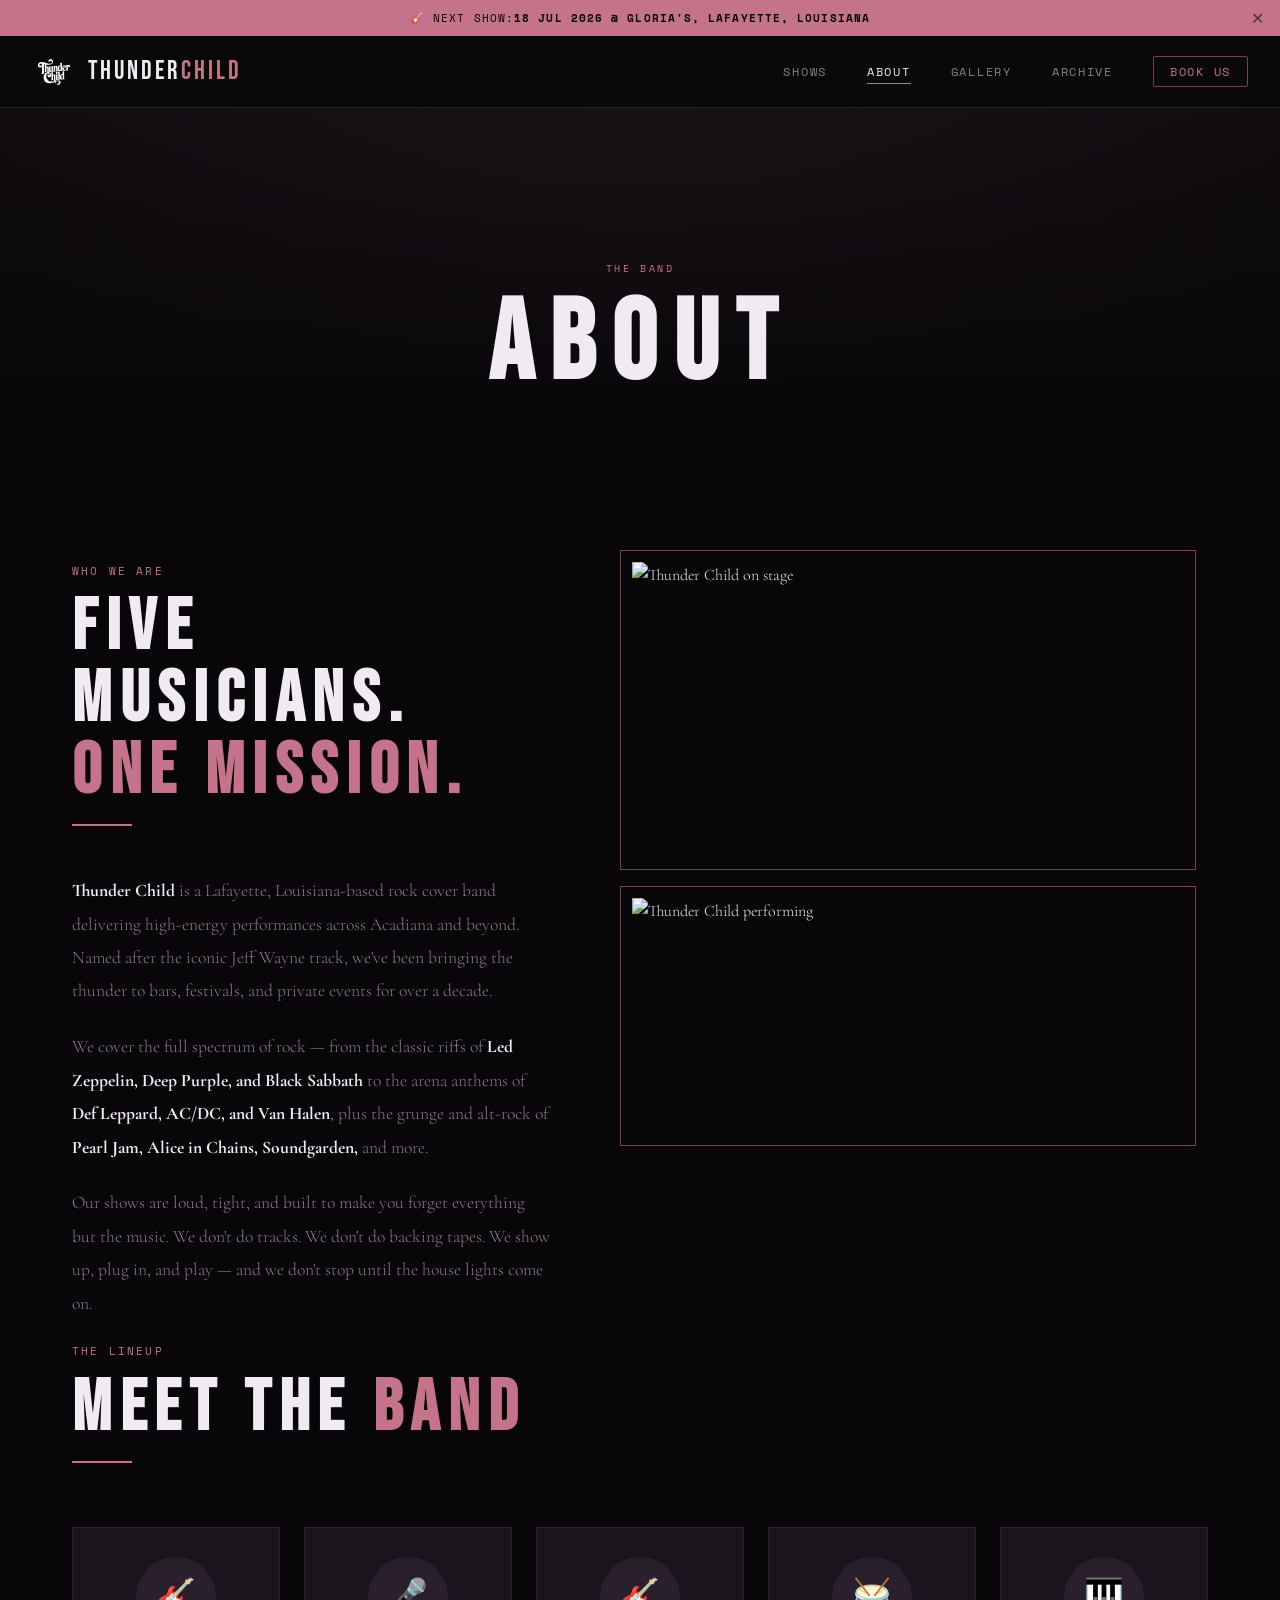
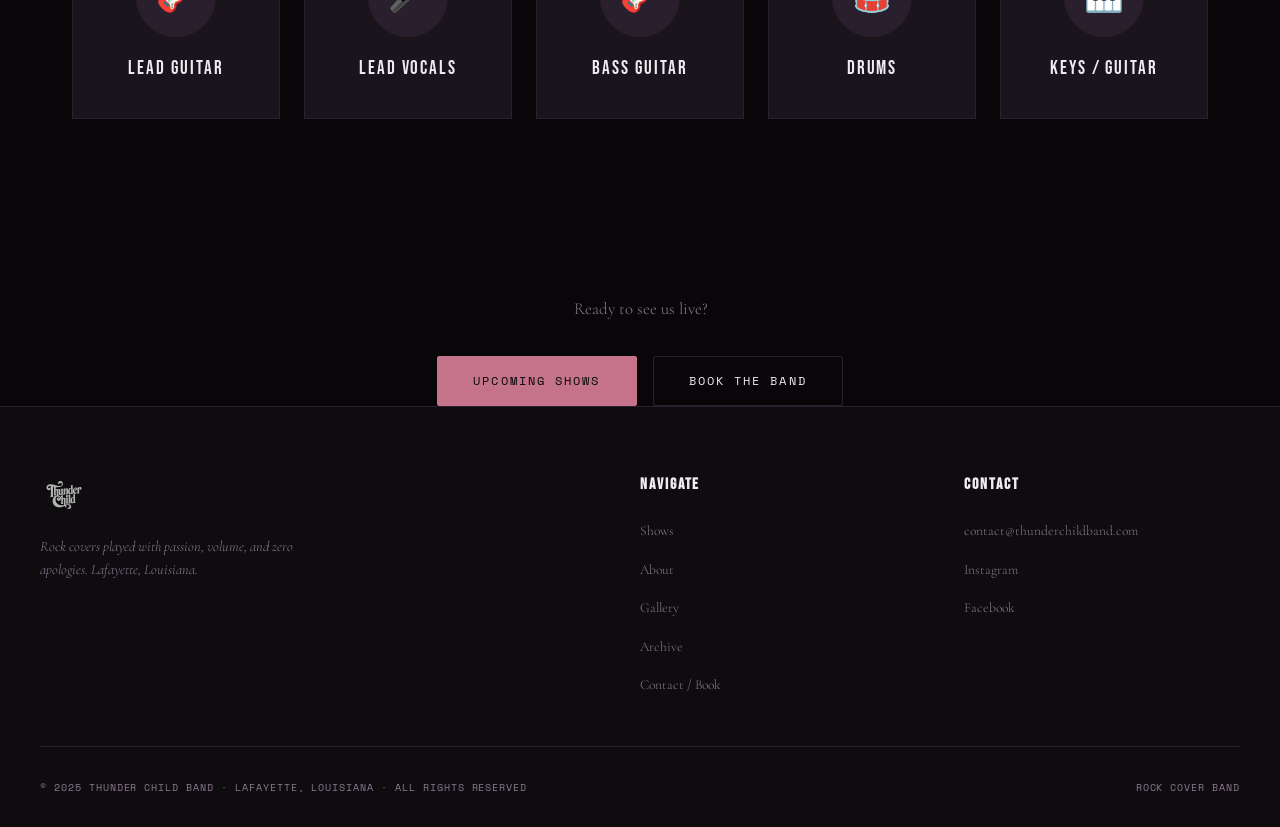
==== about.html @ 901a2d6f "Refactor member photo elements for better clarity Updated member photos to use span elements with em" ====
<!DOCTYPE html>
<html lang="en">
<head>
  <meta charset="UTF-8">
  <meta name="viewport" content="width=device-width, initial-scale=1.0">
  <title>Thunder Child — About the Band</title>
  <meta name="description" content="Meet Thunder Child, a rock cover band from Lafayette, Louisiana.">
  <link rel="stylesheet" href="style.css">
  <style>
    .influences-list {
      display: flex; flex-wrap: wrap; gap: 0.5rem; margin-top: 1.5rem;
    }
    .influence-tag {
      font-family: var(--font-mono); font-size: 0.65rem;
      letter-spacing: 0.12em; text-transform: uppercase;
      padding: 0.4rem 0.9rem;
      border: 1px solid var(--border); color: var(--dim);
      transition: all var(--transition);
    }
    .influence-tag:hover { border-color: var(--gold); color: var(--gold); }

    .about-pull-quote {
      padding: 4rem 0;
      border-top: 1px solid var(--border);
      border-bottom: 1px solid var(--border);
      margin: 4rem 0;
    }
    .about-pull-quote blockquote {
      font-family: var(--font-display);
      font-size: clamp(2rem, 5vw, 3rem);
      letter-spacing: 0.06em;
      line-height: 1.2;
      color: var(--white);
    }
    .about-pull-quote blockquote em { color: var(--gold); font-style: normal; }
    .about-pull-quote cite {
      display: block; margin-top: 1rem;
      font-family: var(--font-mono); font-size: 0.65rem;
      letter-spacing: 0.18em; text-transform: uppercase; color: var(--dim);
    }
  </style>
</head>
<body>

  <!-- Announcement Bar -->
  <div class="announcement-bar" id="announcement-bar" style="display:none;">
    🎸 Next show: <strong>June 14 @ Legends Pub, Lafayette</strong> &nbsp;·&nbsp;
    <a href="shows.html">See all shows →</a>
    <button class="dismiss" aria-label="Close">✕</button>
  </div>

  <!-- Navigation -->
  <nav class="site-nav" role="navigation">
    <a href="index.html" class="nav-logo" aria-label="Thunder Child Home">
      <img src="assets/tc-new.svg" alt="Thunder Child logo">
      <span class="nav-logo-text">THUNDER<span>CHILD</span></span>
    </a>
    <ul class="nav-links" role="list">
      <li><a href="shows.html">Shows</a></li>
      <li><a href="about.html">About</a></li>
      <li><a href="gallery.html">Gallery</a></li>
      <li><a href="archive.html">Archive</a></li>
      <li><a href="contact.html" class="cta-link">Book Us</a></li>
    </ul>
    <button class="nav-toggle" id="nav-toggle" aria-label="Toggle menu">
      <span></span><span></span><span></span>
    </button>
  </nav>
  <nav class="nav-mobile" id="nav-mobile">
    <a href="shows.html">Shows</a>
    <a href="about.html">About</a>
    <a href="gallery.html">Gallery</a>
    <a href="archive.html">Archive</a>
    <a href="contact.html">Book Us</a>
  </nav>

  <!-- Page Header -->
  <header class="page-header">
    <div class="page-header-inner">
      <p class="page-header-subtitle">The Band</p>
      <h1 class="page-header-title">ABOUT</h1>
    </div>
  </header>

  <!-- Main About Content -->
  <main>
    <div class="section">
      <div class="about-hero">
        <div>
          <p class="section-subtitle reveal">Who We Are</p>
          <h2 class="section-title reveal">Five musicians.<br><span>One mission.</span></h2>
          <span class="section-line reveal"></span>
          <div class="about-bio">
            <p class="reveal">
              <strong>Thunder Child</strong> is a Lafayette, Louisiana-based rock cover band delivering high-energy performances across Acadiana and beyond. Named after the iconic Jeff Wayne track, we've been bringing the thunder to bars, festivals, and private events for over a decade.
            </p>
            <p class="reveal">
              We cover the full spectrum of rock — from the classic riffs of <strong>Led Zeppelin, Deep Purple, and Black Sabbath</strong> to the arena anthems of <strong>Def Leppard, AC/DC, and Van Halen</strong>, plus the grunge and alt-rock of <strong>Pearl Jam, Alice in Chains, Soundgarden,</strong> and more.
            </p>
            <p class="reveal">
              Our shows are loud, tight, and built to make you forget everything but the music. We don't do tracks. We don't do backing tapes. We show up, plug in, and play — and we don't stop until the house lights come on.
            </p>
          </div>

        </div>

        <div style="display:flex; flex-direction:column; gap:1rem;">
          <div class="home-about-img reveal" style="flex:1;">
            <img src="https://www.thunderchildband.com/images/DSC6484.JPEG"
              alt="Thunder Child on stage" loading="lazy"
              style="width:100%;height:320px;object-fit:cover;">
          </div>
          <div class="home-about-img reveal" style="flex:1;">
            <img src="https://www.thunderchildband.com/images/DSC3171.JPG"
              alt="Thunder Child performing" loading="lazy"
              style="width:100%;height:260px;object-fit:cover;">
          </div>
        </div>
      </div>

      <!-- Band Members -->
      <div class="reveal">
        <p class="section-subtitle">The Lineup</p>
        <h2 class="section-title">Meet the <span>Band</span></h2>
        <span class="section-line"></span>
      </div>

      <div class="band-members">
        <div class="member-card reveal">
          <div class="member-photo">
            <!-- Replace with: <img src="assets/photos/member-guitar.jpg" alt="Lead Guitar"> -->
            <span>🎸</span>
          </div>
          <div class="member-name">Lead Guitar</div>
        </div>
        <div class="member-card reveal">
          <div class="member-photo">
            <!-- Replace with: <img src="assets/photos/member-vocals.jpg" alt="Lead Vocals"> -->
            <span>🎤</span>
          </div>
          <div class="member-name">Lead Vocals</div>
        </div>
        <div class="member-card reveal">
          <div class="member-photo">
            <!-- Replace with: <img src="assets/photos/member-bass.jpg" alt="Bass Guitar"> -->
            <span>🎸</span>
          </div>
          <div class="member-name">Bass Guitar</div>
        </div>
        <div class="member-card reveal">
          <div class="member-photo">
            <!-- Replace with: <img src="assets/photos/member-drums.jpg" alt="Drums"> -->
            <span>🥁</span>
          </div>
          <div class="member-name">Drums</div>
        </div>
        <div class="member-card reveal">
          <div class="member-photo">
            <!-- Replace with: <img src="assets/photos/member-keys.jpg" alt="Keys / Guitar"> -->
            <span>🎹</span>
          </div>
          <div class="member-name">Keys / Guitar</div>
        </div>
      </div>
      </div>

      <!-- CTA -->
      <div class="reveal" style="margin-top:5rem;text-align:center;">
        <p style="color:var(--dim);font-size:1.05rem;margin-bottom:2rem;">Ready to see us live?</p>
        <div style="display:flex;gap:1rem;justify-content:center;flex-wrap:wrap;">
          <a href="shows.html" class="btn btn-gold">Upcoming Shows</a>
          <a href="contact.html" class="btn btn-outline">Book the Band</a>
        </div>
      </div>

    </div>
  </main>

  <!-- Footer -->
  <footer class="site-footer">
    <div class="footer-inner">
      <div>
        <img src="assets/tc-new.svg" alt="Thunder Child" class="footer-brand-logo">
        <p class="footer-tagline">Rock covers played with passion, volume, and zero apologies. Lafayette, Louisiana.</p>
      </div>
      <div>
        <h4 class="footer-col-title">Navigate</h4>
        <ul class="footer-links">
          <li><a href="shows.html">Shows</a></li>
          <li><a href="about.html">About</a></li>
          <li><a href="gallery.html">Gallery</a></li>
          <li><a href="archive.html">Archive</a></li>
          <li><a href="contact.html">Contact / Book</a></li>
        </ul>
      </div>
      <div>
        <h4 class="footer-col-title">Contact</h4>
        <ul class="footer-links">
          <li><a href="mailto:contact@thunderchildband.com">contact@thunderchildband.com</a></li>
          <li><a href="https://instagram.com/thunderchildband" target="_blank" rel="noopener">Instagram</a></li>
          <li><a href="https://facebook.com/thunderchildbandLA" target="_blank" rel="noopener">Facebook</a></li>
        </ul>
      </div>
    </div>
    <div class="footer-bottom">
      <span>© 2025 Thunder Child Band · Lafayette, Louisiana · All Rights Reserved</span>
      <span>Rock Cover Band</span>
    </div>
  </footer>

  <script src="shows-data.js"></script>
  <script src="nav.js"></script>
</body>
</html>
---- style.css ----
/* ============================================================
   THUNDER CHILD — style.css
   Dark rock aesthetic: near-black, dusty rose/mauve accents
   Fonts: Bebas Neue (display) + Cormorant Garamond (body)
   ============================================================ */

@import url('https://fonts.googleapis.com/css2?family=Bebas+Neue&family=Cormorant+Garamond:ital,wght@0,300;0,400;0,600;1,300;1,400&family=Space+Mono:wght@400;700&display=swap');

/* ---------- CSS Variables ---------- */
:root {
  --black:   #080609;
  --deep:    #0f0c10;
  --charcoal:#1a151c;
  --gold:    #c4738a;
  --gold-lt: #d9909f;
  --gold-dk: #7a3f52;
  --white:   #f0eaf2;
  --dim:     #8a7a8e;
  --border:  #2a1f2d;

  --font-display: 'Bebas Neue', 'Impact', sans-serif;
  --font-body:    'Cormorant Garamond', Georgia, serif;
  --font-mono:    'Space Mono', monospace;

  --nav-h: 72px;
  --max-w: 1200px;
  --transition: 0.3s cubic-bezier(0.25, 0.46, 0.45, 0.94);
}

/* ---------- Reset ---------- */
*, *::before, *::after { box-sizing: border-box; margin: 0; padding: 0; }
html { scroll-behavior: smooth; font-size: 16px; }
body {
  background: var(--black);
  color: var(--white);
  font-family: var(--font-body);
  font-weight: 300;
  line-height: 1.7;
  overflow-x: hidden;
}
img { display: block; max-width: 100%; }
a { color: inherit; text-decoration: none; }
ul { list-style: none; }

/* ---------- Scrollbar ---------- */
::-webkit-scrollbar { width: 6px; }
::-webkit-scrollbar-track { background: var(--deep); }
::-webkit-scrollbar-thumb { background: var(--gold-dk); border-radius: 3px; }

/* ============================================================
   NAV
   ============================================================ */
.site-nav {
  position: fixed; top: 0; left: 0; right: 0; z-index: 1000;
  height: var(--nav-h);
  display: flex; align-items: center; justify-content: space-between;
  padding: 0 2rem;
  background: rgba(10,10,10,0.92);
  backdrop-filter: blur(12px);
  border-bottom: 1px solid var(--border);
  transition: background var(--transition);
}
.site-nav.scrolled {
  background: rgba(10,10,10,0.98);
  border-bottom-color: var(--gold-dk);
}
.nav-logo { display: flex; align-items: center; gap: 0.75rem; }
.nav-logo img { height: 44px; width: 44px; filter: invert(1); }
.nav-logo-text {
  font-family: var(--font-display);
  font-size: 1.6rem;
  letter-spacing: 0.12em;
  color: var(--white);
  line-height: 1;
}
.nav-logo-text span { color: var(--gold); }
.nav-links { display: flex; gap: 2.5rem; align-items: center; }
.nav-links a {
  font-family: var(--font-mono);
  font-size: 0.72rem;
  letter-spacing: 0.15em;
  text-transform: uppercase;
  color: var(--dim);
  transition: color var(--transition);
  position: relative;
}
.nav-links a::after {
  content: '';
  position: absolute; bottom: -4px; left: 0; right: 0;
  height: 1px; background: var(--gold);
  transform: scaleX(0); transform-origin: left;
  transition: transform var(--transition);
}
.nav-links a:hover, .nav-links a.active { color: var(--white); }
.nav-links a:hover::after, .nav-links a.active::after { transform: scaleX(1); }
.nav-links a.cta-link {
  color: var(--gold);
  border: 1px solid var(--gold-dk);
  padding: 0.4rem 1rem;
  border-radius: 2px;
}
.nav-links a.cta-link:hover {
  background: var(--gold);
  color: var(--black);
}
.nav-links a.cta-link::after { display: none; }

/* Hamburger */
.nav-toggle {
  display: none;
  flex-direction: column; gap: 5px;
  cursor: pointer; background: none; border: none; padding: 4px;
}
.nav-toggle span {
  display: block; width: 26px; height: 2px;
  background: var(--white);
  transition: var(--transition);
}
.nav-toggle.open span:nth-child(1) { transform: rotate(45deg) translate(5px, 5px); }
.nav-toggle.open span:nth-child(2) { opacity: 0; }
.nav-toggle.open span:nth-child(3) { transform: rotate(-45deg) translate(5px, -5px); }

/* Mobile menu */
.nav-mobile {
  display: none; position: fixed;
  top: var(--nav-h); left: 0; right: 0;
  background: rgba(10,10,10,0.98);
  padding: 2rem;
  border-bottom: 1px solid var(--border);
  flex-direction: column; gap: 1.5rem;
  z-index: 999;
}
.nav-mobile.open { display: flex; }
.nav-mobile a {
  font-family: var(--font-display);
  font-size: 2rem;
  letter-spacing: 0.1em;
  color: var(--dim);
  transition: color var(--transition);
}
.nav-mobile a:hover, .nav-mobile a.active { color: var(--gold); }

/* ============================================================
   ANNOUNCEMENT BANNER
   ============================================================ */
:root { --banner-h: 36px; }

.announcement-bar {
  display: none;
  position: fixed; top: 0; left: 0; right: 0; z-index: 1001;
  height: var(--banner-h);
  background: var(--gold);
  color: var(--black);
  font-family: var(--font-mono);
  font-size: 0.68rem;
  letter-spacing: 0.1em;
  text-transform: uppercase;
  overflow: hidden;
}

/* Desktop: centered static text */
.banner-inner {
  display: flex;
  align-items: center;
  justify-content: center;
  height: 100%;
  padding: 0 3rem;
  white-space: nowrap;
}
.announcement-bar a {
  font-weight: 700;
  text-decoration: underline;
  text-decoration-color: rgba(0,0,0,0.4);
}
.announcement-bar .dismiss {
  position: absolute; right: 1rem; top: 50%; transform: translateY(-50%);
  background: none; border: none; cursor: pointer;
  font-size: 1rem; color: var(--black); opacity: 0.6;
  transition: opacity var(--transition);
}
.announcement-bar .dismiss:hover { opacity: 1; }

/* Mobile: ticker scroll */
@media (max-width: 768px) {
  .banner-inner {
    justify-content: flex-start;
    padding: 0 2.5rem 0 0;
    animation: ticker 18s linear infinite;
  }
  .banner-inner:hover { animation-play-state: paused; }
}
@keyframes ticker {
  0%   { transform: translateX(100vw); }
  100% { transform: translateX(-100%); }
}

body.has-banner .site-nav { top: var(--banner-h); }
body.has-banner { padding-top: calc(var(--nav-h) + var(--banner-h)); }
body.has-banner.home-page { padding-top: 0; }

/* ============================================================
   HERO — HOME
   ============================================================ */
.hero {
  position: relative; min-height: 100vh;
  display: flex; flex-direction: column;
  align-items: center; justify-content: center;
  overflow: hidden;
  padding: 0 2rem;
}
.hero-bg {
  position: absolute; inset: 0;
  background:
    radial-gradient(ellipse 80% 60% at 50% 40%, rgba(196,115,138,0.08) 0%, transparent 70%),
    linear-gradient(to bottom, var(--black) 0%, #0b080d 100%);
}
/* Grain overlay */
.hero-bg::after {
  content: '';
  position: absolute; inset: 0;
  background-image: url("data:image/svg+xml,%3Csvg viewBox='0 0 256 256' xmlns='http://www.w3.org/2000/svg'%3E%3Cfilter id='noise'%3E%3CfeTurbulence type='fractalNoise' baseFrequency='0.9' numOctaves='4' stitchTiles='stitch'/%3E%3C/filter%3E%3Crect width='100%25' height='100%25' filter='url(%23noise)' opacity='0.04'/%3E%3C/svg%3E");
  opacity: 0.5; pointer-events: none;
}
.hero-logo-wrap {
  position: relative; z-index: 2;
  display: flex; flex-direction: column; align-items: center;
  animation: heroFadeUp 1.2s ease both;
}
.hero-logo {
  width: min(340px, 72vw);
  filter: invert(1) brightness(1.1);
  margin-bottom: 2rem;
}
.hero-title {
  font-family: var(--font-display);
  font-size: clamp(4rem, 14vw, 10rem);
  letter-spacing: 0.18em;
  line-height: 0.9;
  text-align: center;
  color: var(--white);
  text-shadow: 0 0 80px rgba(196,115,138,0.2);
}
.hero-title em { color: var(--gold); font-style: normal; }
.hero-sub {
  font-family: var(--font-mono);
  font-size: 0.72rem;
  letter-spacing: 0.25em;
  text-transform: uppercase;
  color: var(--gold);
  margin-top: 1.5rem;
  animation: heroFadeUp 1.2s 0.2s ease both;
}
.hero-cta-row {
  display: flex; gap: 1rem; margin-top: 3rem;
  animation: heroFadeUp 1.2s 0.4s ease both;
  flex-wrap: wrap; justify-content: center;
}
@keyframes heroFadeUp {
  from { opacity: 0; transform: translateY(30px); }
  to   { opacity: 1; transform: translateY(0); }
}

/* Ken Burns hero slideshow */
.hero-slideshow {
  position: absolute;
  inset: 0;
  z-index: 1;
  overflow: hidden;
}
.hero-overlay {
  position: absolute;
  inset: 0;
  background: rgba(8, 6, 9, 0.6);
  z-index: 2;
  pointer-events: none;
}
.hero-logo-wrap,
.hero-cta-row,
.hero svg {
  position: relative;
  z-index: 10;
}
.kb-slide {
  position: absolute;
  inset: 0;
  background-size: cover;
  background-position: center;
  opacity: 0;
  z-index: 1;
  transform: scale(1);
  transition: opacity 2s ease-in-out, transform 8s linear;
}
.kb-slide.active {
  opacity: 1;
  z-index: 2;
  transform: scale(1.1);
}
/* ============================================================
   PARALLAX SECTIONS (home page sections with BG images)
   ============================================================ */
.parallax-section {
  position: relative;
  min-height: 60vh;
  display: flex; align-items: center; justify-content: center;
  overflow: hidden;
}
.parallax-bg {
  position: absolute; inset: -20%;
  background-size: cover;
  background-position: center;
  background-attachment: fixed;
  transition: transform 0.1s linear;
}
.parallax-bg::after {
  content: '';
  position: absolute; inset: 0;
  background: rgba(10,10,10,0.72);
}
.parallax-content {
  position: relative; z-index: 2;
  text-align: center; padding: 5rem 2rem;
  max-width: 700px;
}

/* ============================================================
   BUTTONS
   ============================================================ */
.btn {
  display: inline-block;
  font-family: var(--font-mono);
  font-size: 0.72rem;
  letter-spacing: 0.18em;
  text-transform: uppercase;
  padding: 0.9rem 2.2rem;
  border: 1px solid;
  cursor: pointer;
  transition: all var(--transition);
  border-radius: 2px;
}
.btn-gold {
  background: var(--gold);
  color: var(--black);
  border-color: var(--gold);
}
.btn-gold:hover {
  background: var(--gold-lt);
  border-color: var(--gold-lt);
  transform: translateY(-2px);
  box-shadow: 0 8px 24px rgba(200,146,42,0.3);
}
.btn-outline {
  background: transparent;
  color: var(--white);
  border-color: var(--border);
}
.btn-outline:hover {
  border-color: var(--gold);
  color: var(--gold);
  transform: translateY(-2px);
}

/* ============================================================
   SECTIONS / LAYOUT
   ============================================================ */
.section {
  padding: 6rem 2rem;
  max-width: var(--max-w);
  margin: 0 auto;
}
.section-full {
  padding: 6rem 2rem;
}
.section-title {
  font-family: var(--font-display);
  font-size: clamp(2.5rem, 6vw, 4.5rem);
  letter-spacing: 0.12em;
  line-height: 1;
  margin-bottom: 1rem;
  color: var(--white);
}
.section-title span { color: var(--gold); }
.section-line {
  display: block; width: 60px; height: 2px;
  background: var(--gold); margin-bottom: 3rem;
}
.section-subtitle {
  font-family: var(--font-mono);
  font-size: 0.68rem;
  letter-spacing: 0.2em;
  text-transform: uppercase;
  color: var(--gold);
  margin-bottom: 0.75rem;
}

/* ============================================================
   HOME — NEXT SHOW TEASER
   ============================================================ */
.next-show-teaser {
  background: var(--charcoal);
  border: 1px solid var(--border);
  border-left: 3px solid var(--gold);
  padding: 2.5rem 3rem;
  display: flex; align-items: center; gap: 3rem;
  flex-wrap: wrap;
}
.next-show-date {
  font-family: var(--font-display);
  font-size: 3.5rem;
  color: var(--gold);
  line-height: 1;
  white-space: nowrap;
}
.next-show-info h3 {
  font-family: var(--font-display);
  font-size: 1.8rem;
  letter-spacing: 0.1em;
  margin-bottom: 0.25rem;
}
.next-show-info p {
  font-size: 0.9rem;
  color: var(--dim);
  font-style: italic;
}

/* ============================================================
   HOME — ABOUT STRIP
   ============================================================ */
.home-about {
  display: grid; grid-template-columns: 1fr 1fr;
  gap: 5rem; align-items: center;
}
.home-about-text p {
  font-size: 1.15rem;
  line-height: 1.8;
  color: var(--dim);
  margin-bottom: 1.5rem;
}
.home-about-text p strong { color: var(--white); font-weight: 600; }
.home-about-img {
  position: relative;
}
.home-about-img img {
  width: 100%; aspect-ratio: 4/5; object-fit: cover;
  filter: grayscale(30%);
}
.home-about-img::before {
  content: '';
  position: absolute; top: -12px; left: -12px; right: 12px; bottom: 12px;
  border: 1px solid var(--gold-dk); z-index: -1;
}

/* ============================================================
   HOME — SOCIAL ROW
   ============================================================ */
.social-row {
  display: flex; gap: 1.5rem; flex-wrap: wrap;
}
.social-link {
  display: flex; align-items: center; gap: 0.6rem;
  font-family: var(--font-mono); font-size: 0.68rem;
  letter-spacing: 0.1em; text-transform: uppercase;
  color: var(--dim); transition: color var(--transition);
}
.social-link:hover { color: var(--gold); }
.social-link svg { width: 18px; height: 18px; }

/* ============================================================
   SHOWS PAGE
   ============================================================ */
.shows-list { display: flex; flex-direction: column; gap: 1.5px; }
.show-card {
  display: grid;
  grid-template-columns: 160px 1fr auto;
  align-items: center;
  gap: 2rem;
  padding: 2rem 2.5rem;
  background: var(--charcoal);
  border: 1px solid var(--border);
  border-left: 3px solid transparent;
  transition: all var(--transition);
  position: relative; overflow: hidden;
}
.show-card::after {
  content: '';
  position: absolute; inset: 0;
  background: linear-gradient(90deg, rgba(196,115,138,0.04), transparent);
  opacity: 0; transition: opacity var(--transition);
}
.show-card:hover {
  border-left-color: var(--gold);
  transform: translateX(4px);
}
.show-card:hover::after { opacity: 1; }
.show-date-block {
  text-align: center;
  border-right: 1px solid var(--border);
  padding-right: 2rem;
}
.show-day {
  font-family: var(--font-display);
  font-size: 3.5rem; line-height: 1;
  color: var(--gold);
}
.show-month-year {
  font-family: var(--font-mono);
  font-size: 0.65rem; letter-spacing: 0.15em; text-transform: uppercase;
  color: var(--dim); margin-top: 0.25rem;
}
.show-venue { font-family: var(--font-display); font-size: 1.6rem; letter-spacing: 0.05em; }
.show-location { font-size: 0.9rem; color: var(--dim); font-style: italic; margin-top: 0.2rem; }
.show-tags { display: flex; flex-wrap: wrap; gap: 0.5rem; margin-top: 0.6rem; }
.show-tag {
  font-family: var(--font-mono); font-size: 0.6rem;
  letter-spacing: 0.12em; text-transform: uppercase;
  padding: 0.2rem 0.6rem;
  border: 1px solid var(--border); color: var(--dim); border-radius: 2px;
}
.show-flyer {
  width: 120px; height: 120px; flex-shrink: 0;
  object-fit: contain;
  background: var(--charcoal);
  border: 1px solid var(--border);
  padding: 6px;
  transition: transform var(--transition);
}
.show-card:hover .show-flyer { transform: scale(1.04); }
.show-flyer-placeholder {
  width: 120px; height: 120px; flex-shrink: 0;
  border: 1px dashed var(--border);
  display: flex; align-items: center; justify-content: center;
  font-family: var(--font-mono); font-size: 0.55rem;
  color: var(--dim); letter-spacing: 0.1em; text-align: center;
}
.past-shows-divider {
  display: flex; align-items: center; gap: 1.5rem;
  margin: 3rem 0 2rem;
}
.past-shows-divider span {
  font-family: var(--font-mono); font-size: 0.65rem;
  letter-spacing: 0.2em; text-transform: uppercase; color: var(--dim);
  white-space: nowrap;
}
.past-shows-divider::before, .past-shows-divider::after {
  content: ''; flex: 1; height: 1px; background: var(--border);
}
.show-card.past { opacity: 0.55; }
.show-card.past:hover { opacity: 0.8; }

/* ============================================================
   ARCHIVE PAGE
   ============================================================ */
.archive-grid {
  display: grid;
  grid-template-columns: repeat(auto-fill, minmax(340px, 1fr));
  gap: 3rem;
}
.archive-item {}
.archive-video-wrap {
  position: relative; padding-bottom: 56.25%;
  overflow: hidden; background: var(--charcoal);
  border: 1px solid var(--border);
}
.archive-video-wrap iframe {
  position: absolute; inset: 0;
  width: 100%; height: 100%; border: none;
}
.archive-meta { padding: 1.25rem 0 0; }
.archive-meta-date {
  font-family: var(--font-mono); font-size: 0.65rem;
  letter-spacing: 0.18em; text-transform: uppercase;
  color: var(--gold); margin-bottom: 0.3rem;
}
.archive-meta-venue {
  font-family: var(--font-display);
  font-size: 1.4rem; letter-spacing: 0.08em;
  margin-bottom: 0.2rem;
}
.archive-meta-loc {
  font-size: 0.85rem; color: var(--dim); font-style: italic;
}

/* ============================================================
   GALLERY PAGE
   ============================================================ */
.gallery-masonry {
  columns: 3; column-gap: 1rem;
}
.gallery-item {
  break-inside: avoid; margin-bottom: 1rem;
  position: relative; overflow: hidden; cursor: pointer;
  border: 1px solid var(--border);
}
.gallery-item img {
  width: 100%; display: block;
  transition: transform 0.4s ease, filter 0.4s ease;
  filter: grayscale(20%);
}
.gallery-item:hover img {
  transform: scale(1.04);
  filter: grayscale(0%) brightness(1.05);
}
.gallery-item-overlay {
  position: absolute; inset: 0;
  background: rgba(200,146,42,0.12);
  opacity: 0; transition: opacity 0.3s;
}
.gallery-item:hover .gallery-item-overlay { opacity: 1; }

/* Lightbox */
.lightbox {
  position: fixed; inset: 0; z-index: 9999;
  background: rgba(0,0,0,0.95);
  display: flex; align-items: center; justify-content: center;
  opacity: 0; pointer-events: none;
  transition: opacity 0.3s;
}
.lightbox.open { opacity: 1; pointer-events: all; }
.lightbox-img {
  max-width: 90vw; max-height: 88vh;
  border: 1px solid var(--border);
  object-fit: contain;
}
.lightbox-close {
  position: absolute; top: 1.5rem; right: 2rem;
  font-size: 2rem; cursor: pointer; color: var(--dim);
  background: none; border: none;
  transition: color var(--transition);
}
.lightbox-close:hover { color: var(--gold); }
.lightbox-prev, .lightbox-next {
  position: absolute; top: 50%; transform: translateY(-50%);
  font-size: 2rem; cursor: pointer; color: var(--dim);
  background: none; border: none; padding: 1rem;
  transition: color var(--transition);
}
.lightbox-prev { left: 1rem; }
.lightbox-next { right: 1rem; }
.lightbox-prev:hover, .lightbox-next:hover { color: var(--gold); }

/* ============================================================
   ABOUT PAGE
   ============================================================ */
.about-hero {
  display: grid; grid-template-columns: 1fr 1.2fr;
  gap: 5rem; align-items: start;
}
.about-bio p {
  font-size: 1.1rem; line-height: 1.9;
  color: var(--dim); margin-bottom: 1.4rem;
}
.about-bio p strong { color: var(--white); }
.band-members {
  display: grid; grid-template-columns: repeat(auto-fill, minmax(200px, 1fr));
  gap: 1.5rem; margin-top: 4rem;
}
.member-card {
  background: var(--charcoal);
  border: 1px solid var(--border);
  padding: 1.8rem 1.4rem;
  text-align: center;
  transition: border-color var(--transition);
}
.member-card:hover { border-color: var(--gold-dk); }
.member-photo {
  width: 80px; height: 80px; border-radius: 50%;
  background: var(--border); margin: 0 auto 1rem;
  display: flex; align-items: center; justify-content: center;
  font-size: 2rem; color: var(--gold);
  overflow: hidden; border: 2px solid var(--border);
}
.member-photo img { width: 100%; height: 100%; object-fit: cover; }
.member-name {
  font-family: var(--font-display);
  font-size: 1.2rem; letter-spacing: 0.1em; margin-bottom: 0.25rem;
}
.member-role {
  font-family: var(--font-mono); font-size: 0.6rem;
  letter-spacing: 0.14em; text-transform: uppercase; color: var(--gold);
}

/* ============================================================
   CONTACT PAGE
   ============================================================ */
.contact-layout {
  display: grid; grid-template-columns: 1fr 1fr; gap: 5rem;
}
.contact-info h2 { margin-bottom: 2rem; }
.contact-info p {
  font-size: 1.05rem; line-height: 1.8;
  color: var(--dim); margin-bottom: 2rem;
}
.contact-detail {
  display: flex; align-items: flex-start; gap: 1rem; margin-bottom: 1.5rem;
}
.contact-detail-icon {
  width: 36px; height: 36px; flex-shrink: 0;
  border: 1px solid var(--border);
  display: flex; align-items: center; justify-content: center;
  color: var(--gold); font-size: 0.9rem;
}
.contact-detail-text { font-size: 0.9rem; color: var(--dim); }
.contact-detail-text strong { display: block; color: var(--white); font-size: 1rem; }
.contact-form { display: flex; flex-direction: column; gap: 1.2rem; }
.form-group { display: flex; flex-direction: column; gap: 0.4rem; }
.form-label {
  font-family: var(--font-mono); font-size: 0.62rem;
  letter-spacing: 0.16em; text-transform: uppercase; color: var(--dim);
}
.form-input, .form-textarea, .form-select {
  background: var(--charcoal);
  border: 1px solid var(--border);
  color: var(--white);
  padding: 0.85rem 1rem;
  font-family: var(--font-body); font-size: 1rem;
  outline: none;
  transition: border-color var(--transition);
  border-radius: 2px;
}
.form-input:focus, .form-textarea:focus, .form-select:focus {
  border-color: var(--gold-dk);
}
.form-textarea { resize: vertical; min-height: 140px; }
.form-select option { background: var(--charcoal); }

/* ============================================================
   FOOTER
   ============================================================ */
.site-footer {
  background: var(--deep);
  border-top: 1px solid var(--border);
  padding: 4rem 2rem 2rem;
}
.footer-inner {
  max-width: var(--max-w); margin: 0 auto;
  display: grid; grid-template-columns: 2fr 1fr 1fr;
  gap: 3rem; margin-bottom: 3rem;
}
.footer-brand-logo {
  height: 48px; filter: invert(1) brightness(0.7);
  margin-bottom: 1rem;
}
.footer-tagline {
  font-size: 0.9rem; color: var(--dim);
  font-style: italic; line-height: 1.6;
  max-width: 280px;
}
.footer-col-title {
  font-family: var(--font-display);
  font-size: 1rem; letter-spacing: 0.12em;
  margin-bottom: 1.2rem; color: var(--white);
}
.footer-links { display: flex; flex-direction: column; gap: 0.7rem; }
.footer-links a {
  font-size: 0.85rem; color: var(--dim);
  transition: color var(--transition);
}
.footer-links a:hover { color: var(--gold); }
.footer-bottom {
  max-width: var(--max-w); margin: 0 auto;
  padding-top: 2rem; border-top: 1px solid var(--border);
  display: flex; justify-content: space-between; align-items: center;
  flex-wrap: wrap; gap: 1rem;
  font-family: var(--font-mono); font-size: 0.6rem;
  letter-spacing: 0.1em; text-transform: uppercase; color: var(--dim);
}

/* ============================================================
   PAGE HEADER (non-home pages)
   ============================================================ */
.page-header {
  padding: calc(var(--nav-h) + 5rem) 2rem 4rem;
  text-align: center;
  background: linear-gradient(to bottom, var(--deep), var(--black));
  position: relative; overflow: hidden;
}
.page-header::before {
  content: '';
  position: absolute; inset: 0;
  background: radial-gradient(ellipse 60% 80% at 50% 0%, rgba(196,115,138,0.06), transparent);
}
.page-header-inner { position: relative; z-index: 1; }
.page-header-subtitle {
  font-family: var(--font-mono);
  font-size: 0.65rem; letter-spacing: 0.25em; text-transform: uppercase;
  color: var(--gold); margin-bottom: 0.75rem;
}
.page-header-title {
  font-family: var(--font-display);
  font-size: clamp(3.5rem, 10vw, 7rem);
  letter-spacing: 0.15em; line-height: 1;
  color: var(--white);
}

/* ============================================================
   UTILITY
   ============================================================ */
.text-gold { color: var(--gold); }
.text-dim  { color: var(--dim); }
.text-center { text-align: center; }
.mt-1 { margin-top: 1rem; }
.mt-2 { margin-top: 2rem; }
.mt-3 { margin-top: 3rem; }
.divider { height: 1px; background: var(--border); margin: 4rem 0; }

/* Fade-in on scroll */
/* Reveal: content visible by default; JS adds .js-ready to body to enable animation */
.reveal { opacity: 1; transform: none; }
body.js-ready .reveal { opacity: 0; transform: translateY(24px); transition: opacity 0.7s ease, transform 0.7s ease; }
body.js-ready .reveal.visible { opacity: 1; transform: none; }

/* ============================================================
   RESPONSIVE
   ============================================================ */
@media (max-width: 900px) {
  .nav-links { display: none; }
  .nav-toggle { display: flex; }
  .home-about { grid-template-columns: 1fr; gap: 3rem; }
  .about-hero { grid-template-columns: 1fr; }
  .contact-layout { grid-template-columns: 1fr; }
  .footer-inner { grid-template-columns: 1fr 1fr; }
  .show-card { grid-template-columns: 100px 1fr; gap: 1rem; }
  .show-card > .show-flyer, .show-card > .show-flyer-placeholder { width: 80px; height: 80px; }
  .gallery-masonry { columns: 2; }
}
@media (max-width: 600px) {
  :root { --nav-h: 60px; }
  .hero-title { font-size: clamp(3rem, 16vw, 6rem); }
  .show-card { grid-template-columns: 1fr; gap: 1rem; }
  .show-date-block { border-right: none; border-bottom: 1px solid var(--border); padding-right: 0; padding-bottom: 1rem; }
  .next-show-teaser { gap: 1.5rem; padding: 1.5rem; }
  .gallery-masonry { columns: 1; }
  .footer-inner { grid-template-columns: 1fr; }
  .archive-grid { grid-template-columns: 1fr; }
}
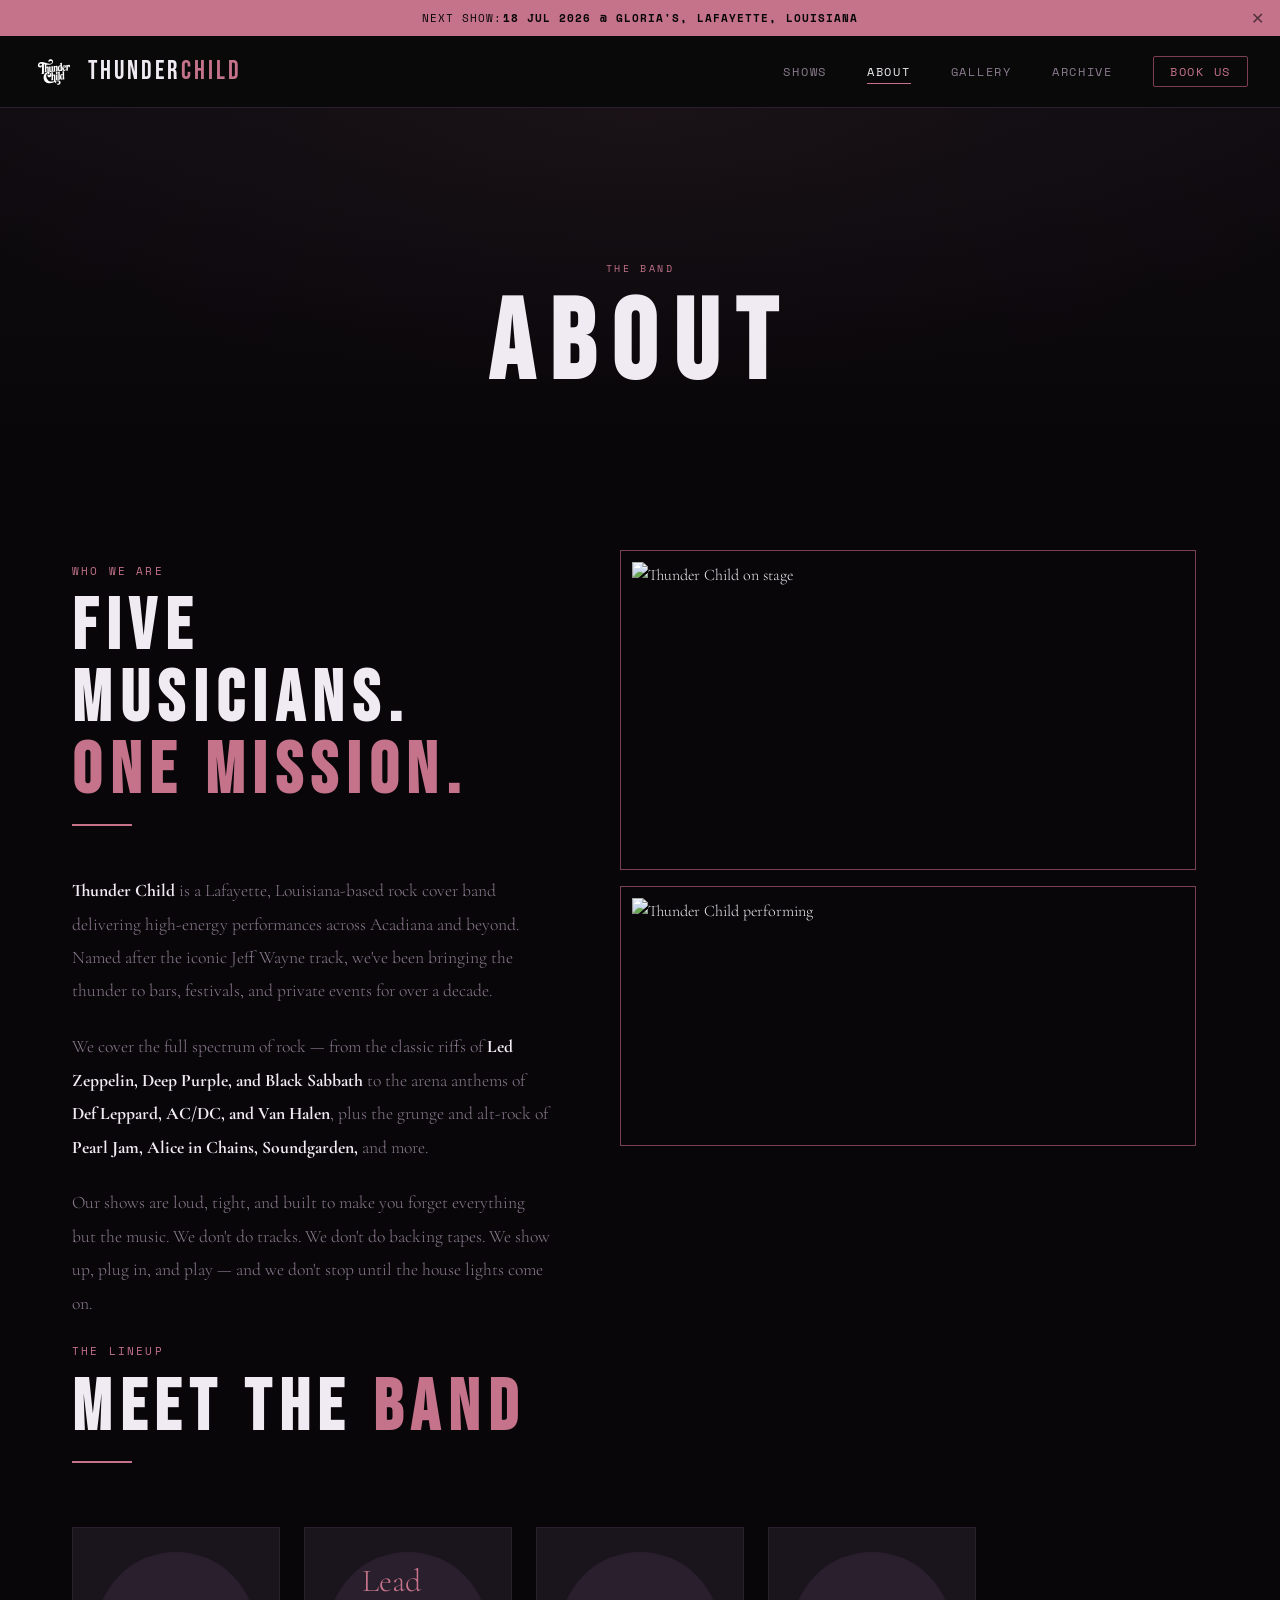
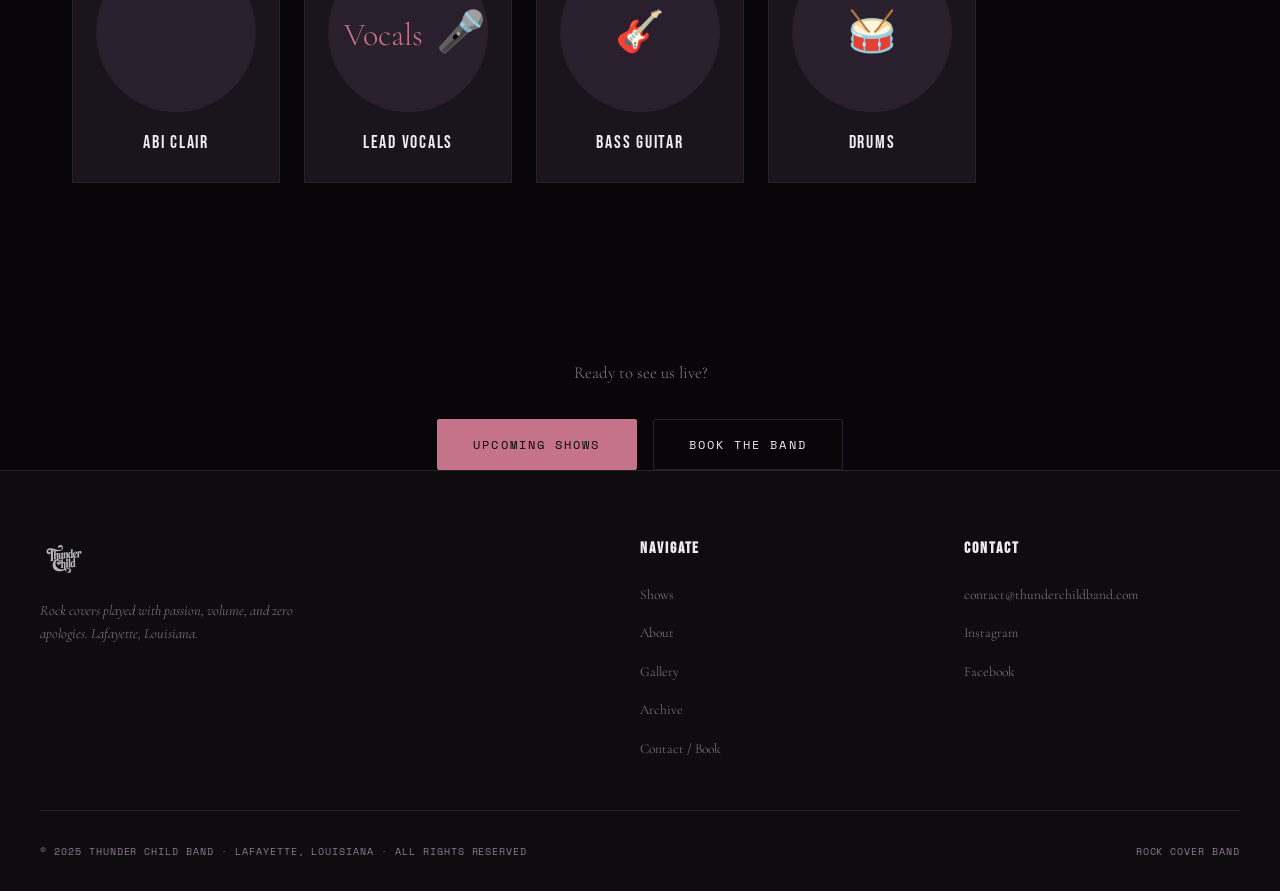
==== commit b4c8c621: "Update band member details in about.html" ====
--- a/about.html
+++ b/about.html
@@ -129,13 +129,13 @@
         <div class="member-card reveal">
           <div class="member-photo">
             <!-- Replace with: <img src="assets/photos/member-guitar.jpg" alt="Lead Guitar"> -->
-            <span>🎸</span>
-          </div>
-          <div class="member-name">Lead Guitar</div>
-        </div>
-        <div class="member-card reveal">
-          <div class="member-photo">
-            <!-- Replace with: <img src="assets/photos/member-vocals.jpg" alt="Lead Vocals"> -->
+            <span></span>
+          </div>
+          <div class="member-name">Abi Clair</div>
+        </div>
+        <div class="member-card reveal">
+          <div class="member-photo">
+            <img src="assets/abiclair.jpg" alt="Lead Vocals">
             <span>🎤</span>
           </div>
           <div class="member-name">Lead Vocals</div>
--- a/style.css
+++ b/style.css
@@ -650,32 +650,47 @@
 }
 .about-bio p strong { color: var(--white); }
 .band-members {
-  display: grid; grid-template-columns: repeat(auto-fill, minmax(200px, 1fr));
-  gap: 1.5rem; margin-top: 4rem;
+  display: grid;
+  grid-template-columns: repeat(5, 1fr);
+  gap: 1.5rem;
+  margin-top: 4rem;
 }
 .member-card {
   background: var(--charcoal);
   border: 1px solid var(--border);
-  padding: 1.8rem 1.4rem;
+  padding: 1.5rem 1rem;
   text-align: center;
   transition: border-color var(--transition);
 }
 .member-card:hover { border-color: var(--gold-dk); }
 .member-photo {
-  width: 80px; height: 80px; border-radius: 50%;
-  background: var(--border); margin: 0 auto 1rem;
+  width: 100%;
+  aspect-ratio: 1 / 1;
+  border-radius: 50%;
+  background: var(--border);
+  margin: 0 auto 1rem;
   display: flex; align-items: center; justify-content: center;
   font-size: 2rem; color: var(--gold);
-  overflow: hidden; border: 2px solid var(--border);
-}
-.member-photo img { width: 100%; height: 100%; object-fit: cover; }
+  overflow: hidden;
+  border: 2px solid var(--border);
+  max-width: 160px;
+}
+.member-photo img {
+  width: 100%; height: 100%;
+  object-fit: cover;
+  object-position: center top;
+}
+.member-photo span { font-size: 2.5rem; }
 .member-name {
   font-family: var(--font-display);
-  font-size: 1.2rem; letter-spacing: 0.1em; margin-bottom: 0.25rem;
-}
-.member-role {
-  font-family: var(--font-mono); font-size: 0.6rem;
-  letter-spacing: 0.14em; text-transform: uppercase; color: var(--gold);
+  font-size: 1.1rem; letter-spacing: 0.1em;
+}
+/* Stack to 3 then 2 on smaller screens */
+@media (max-width: 900px) {
+  .band-members { grid-template-columns: repeat(3, 1fr); }
+}
+@media (max-width: 500px) {
+  .band-members { grid-template-columns: repeat(2, 1fr); }
 }
 
 /* ============================================================
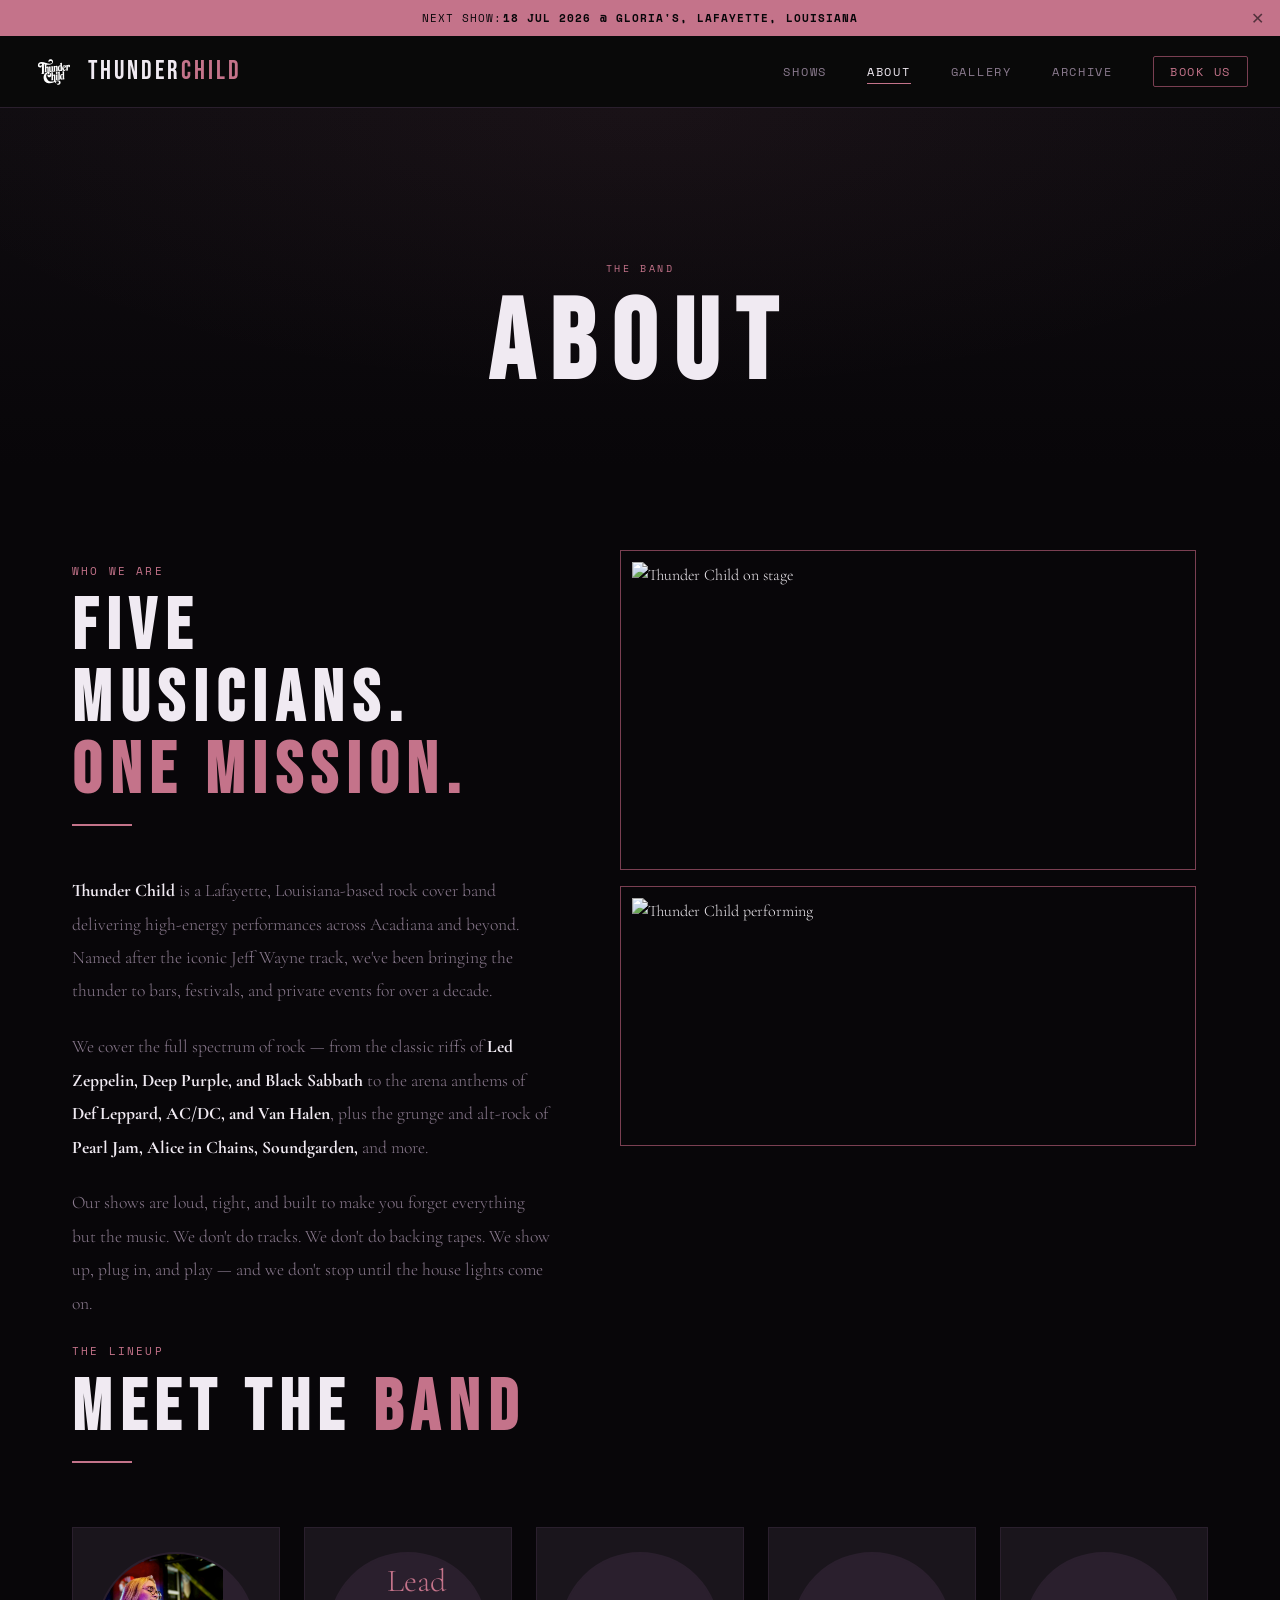
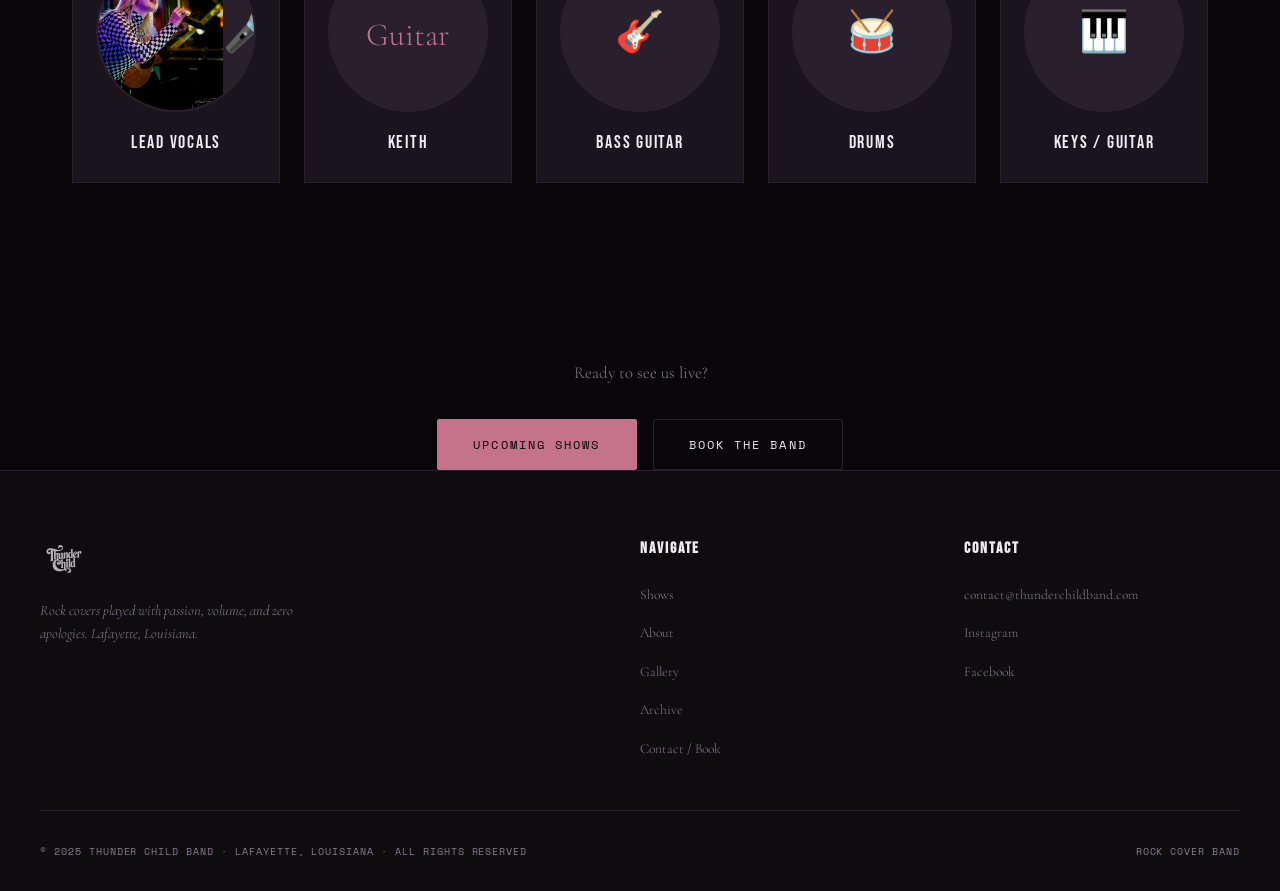
==== commit 0fb46f4e: "Update band member photos and names" ====
--- a/about.html
+++ b/about.html
@@ -126,13 +126,7 @@
       </div>
 
       <div class="band-members">
-        <div class="member-card reveal">
-          <div class="member-photo">
-            <!-- Replace with: <img src="assets/photos/member-guitar.jpg" alt="Lead Guitar"> -->
-            <span></span>
-          </div>
-          <div class="member-name">Abi Clair</div>
-        </div>
+
         <div class="member-card reveal">
           <div class="member-photo">
             <img src="assets/abiclair.jpg" alt="Lead Vocals">
@@ -140,6 +134,15 @@
           </div>
           <div class="member-name">Lead Vocals</div>
         </div>
+        
+        <div class="member-card reveal">
+          <div class="member-photo">
+            <img src="assets/keith.jpg" alt="Lead Guitar">
+            <span></span>
+          </div>
+          <div class="member-name">Keith</div>
+        </div>
+
         <div class="member-card reveal">
           <div class="member-photo">
             <!-- Replace with: <img src="assets/photos/member-bass.jpg" alt="Bass Guitar"> -->
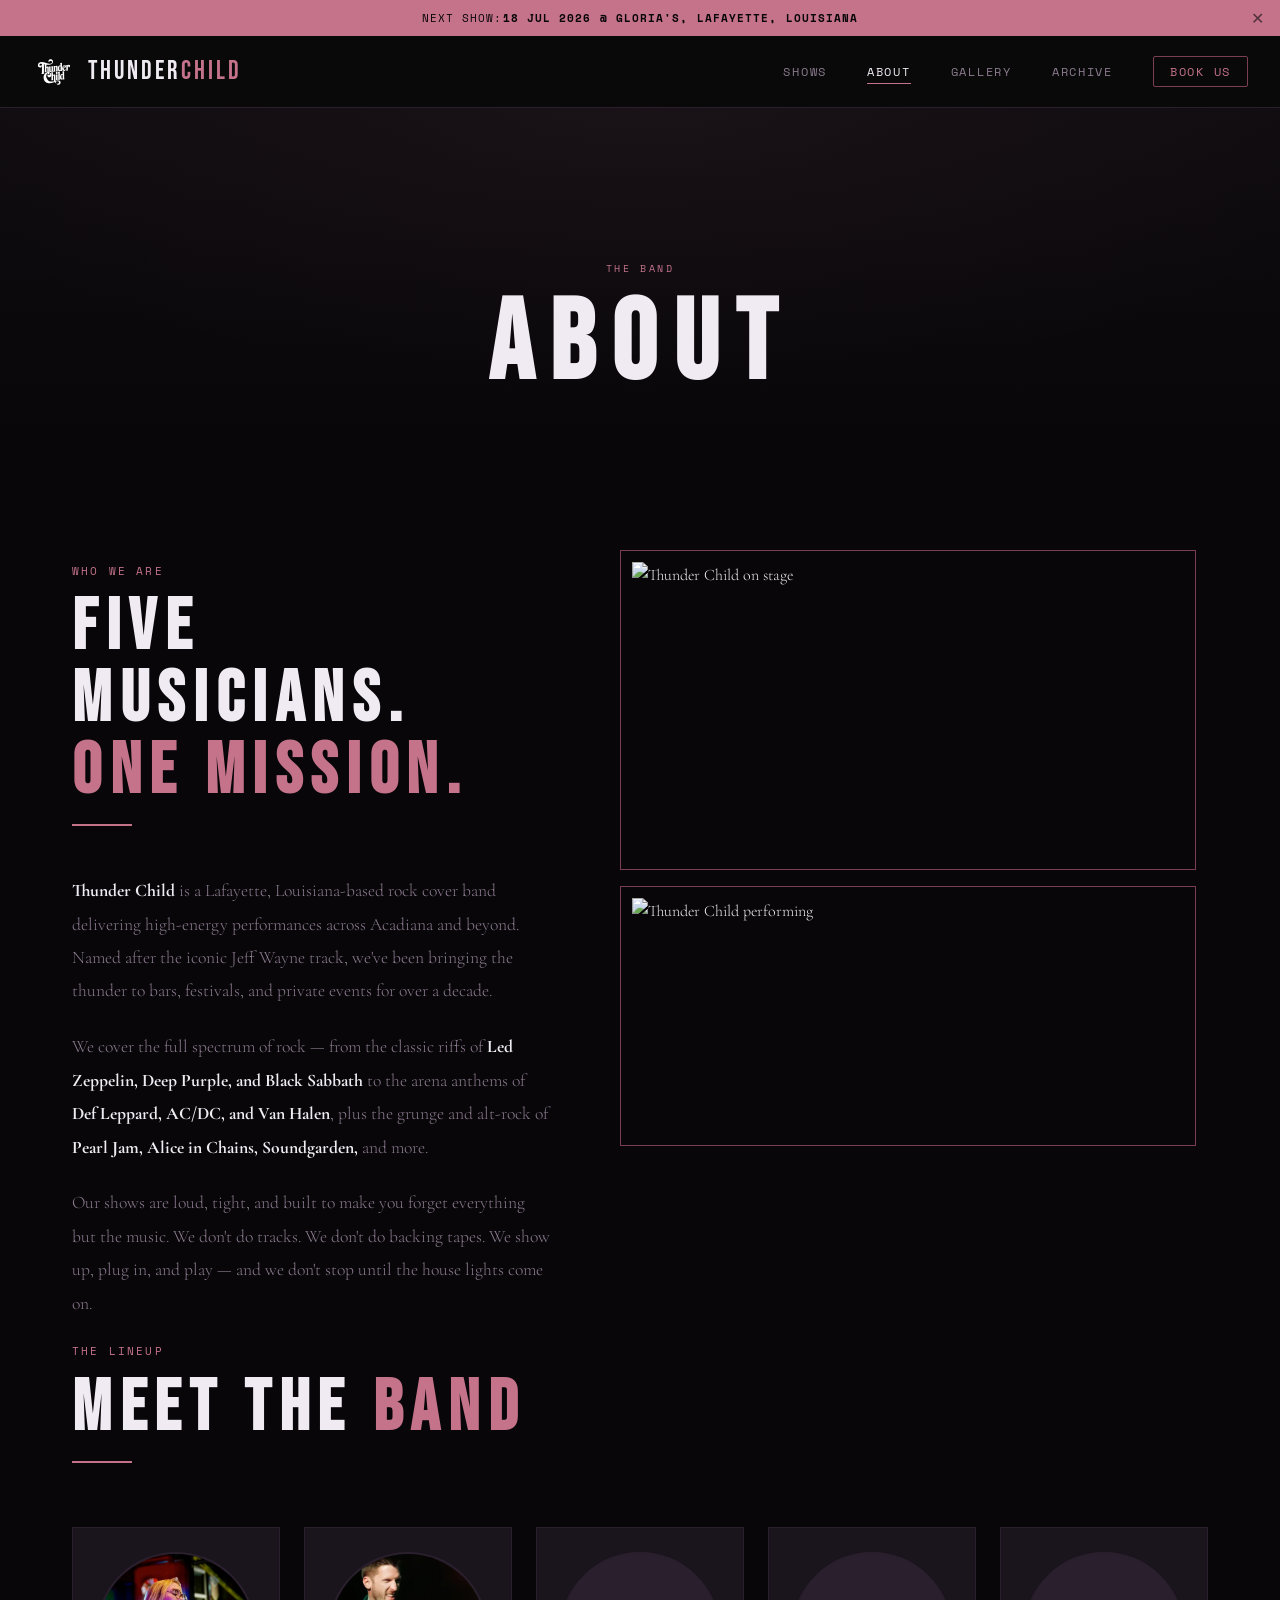
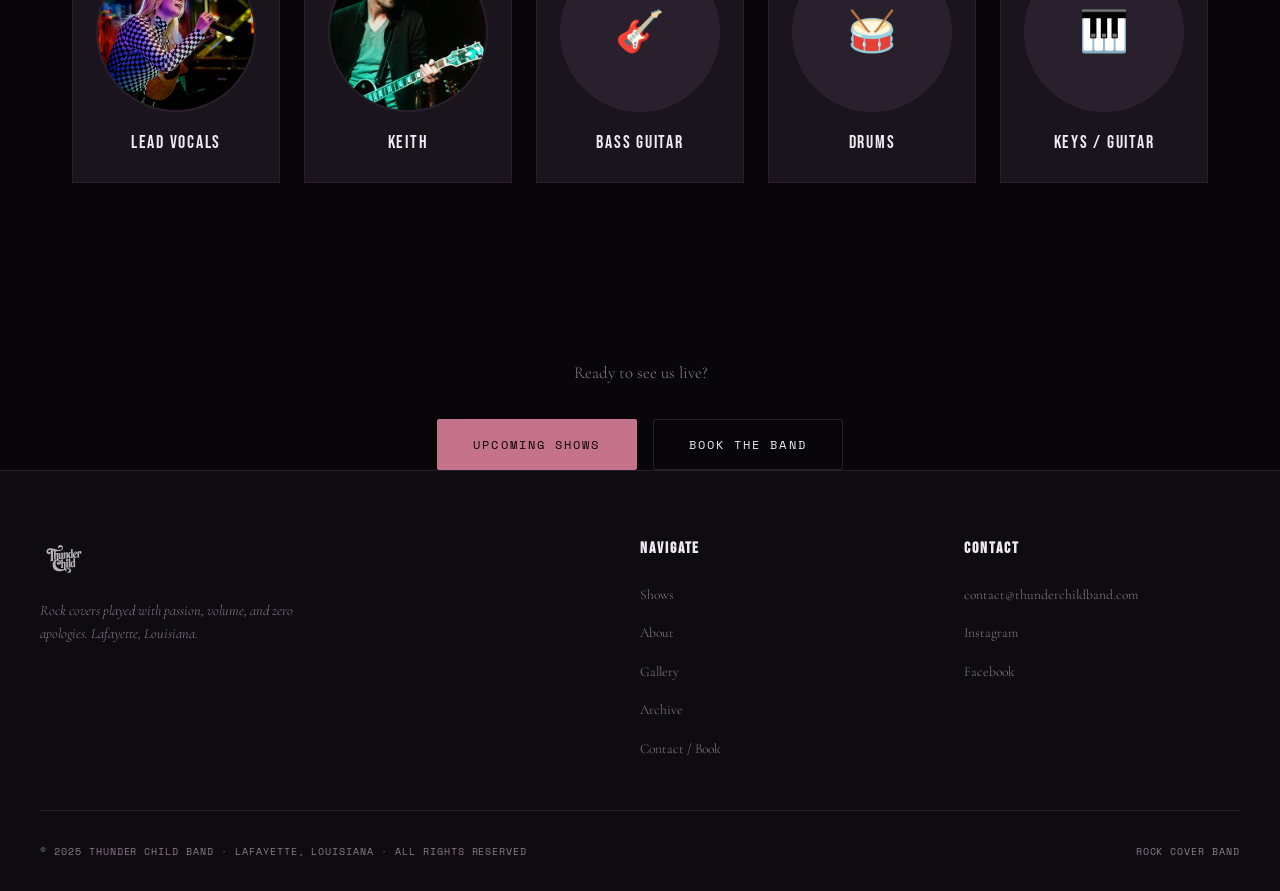
==== commit 72607456: "Remove vocal icon from member card Removed the vocal icon span from the member card." ====
--- a/about.html
+++ b/about.html
@@ -130,7 +130,7 @@
         <div class="member-card reveal">
           <div class="member-photo">
             <img src="assets/abiclair.jpg" alt="Lead Vocals">
-            <span>🎤</span>
+            <span></span>
           </div>
           <div class="member-name">Lead Vocals</div>
         </div>
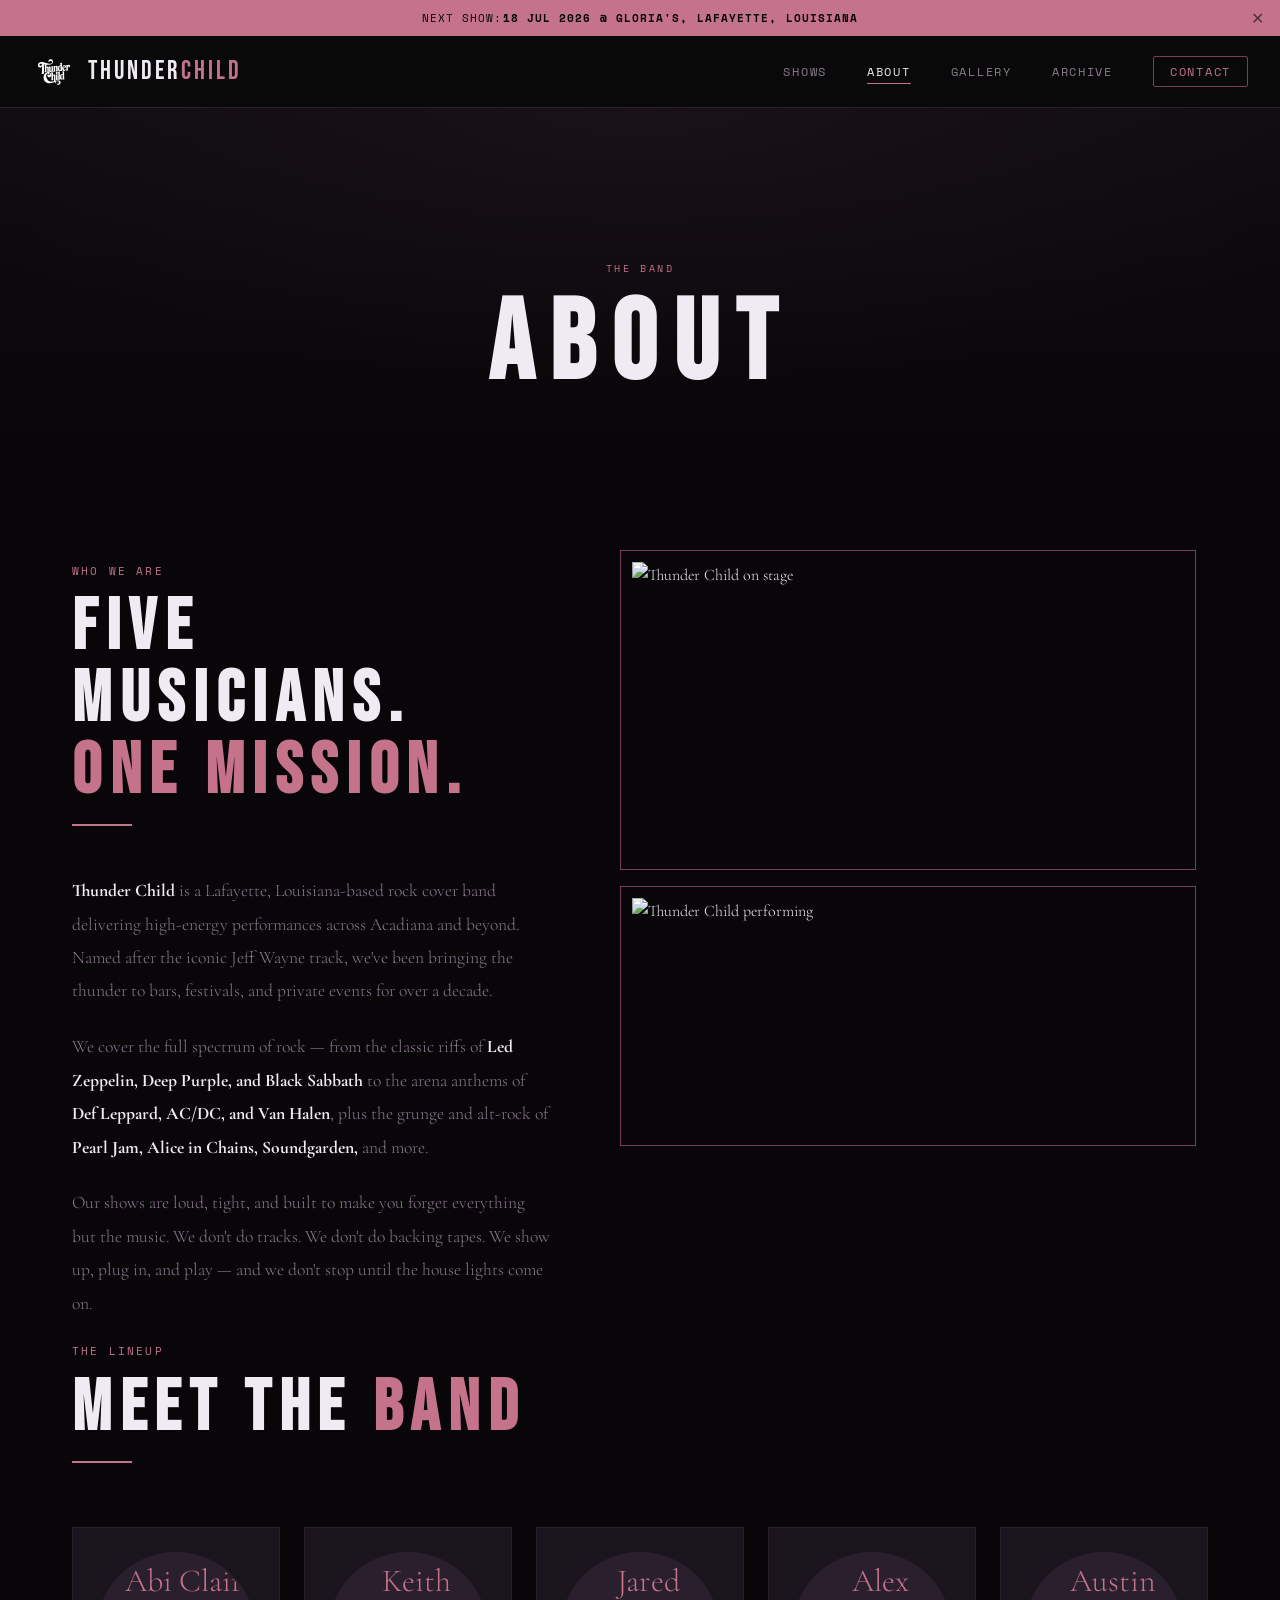
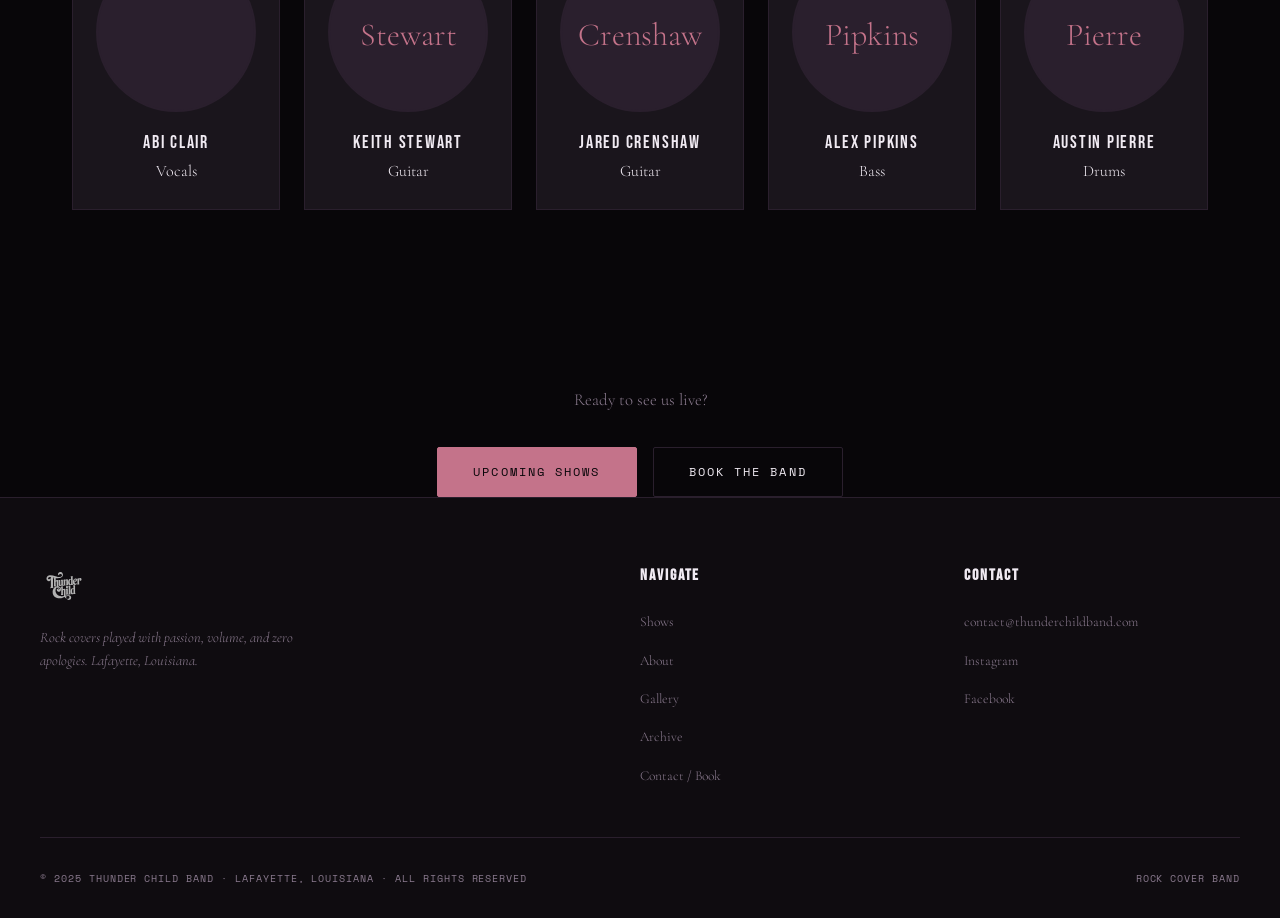
==== commit bdbd7534: "Update about.html" ====
--- a/about.html
+++ b/about.html
@@ -60,7 +60,7 @@
       <li><a href="about.html">About</a></li>
       <li><a href="gallery.html">Gallery</a></li>
       <li><a href="archive.html">Archive</a></li>
-      <li><a href="contact.html" class="cta-link">Book Us</a></li>
+      <li><a href="contact.html" class="cta-link">Contact</a></li>
     </ul>
     <button class="nav-toggle" id="nav-toggle" aria-label="Toggle menu">
       <span></span><span></span><span></span>
@@ -71,7 +71,7 @@
     <a href="about.html">About</a>
     <a href="gallery.html">Gallery</a>
     <a href="archive.html">Archive</a>
-    <a href="contact.html">Book Us</a>
+    <a href="contact.html">Contact</a>
   </nav>
 
   <!-- Page Header -->
@@ -126,43 +126,40 @@
       </div>
 
       <div class="band-members">
-
-        <div class="member-card reveal">
-          <div class="member-photo">
-            <img src="assets/abiclair.jpg" alt="Lead Vocals">
-            <span></span>
-          </div>
-          <div class="member-name">Lead Vocals</div>
-        </div>
-        
-        <div class="member-card reveal">
-          <div class="member-photo">
-            <img src="assets/keith.jpg" alt="Lead Guitar">
-            <span></span>
-          </div>
-          <div class="member-name">Keith</div>
-        </div>
-
-        <div class="member-card reveal">
-          <div class="member-photo">
-            <!-- Replace with: <img src="assets/photos/member-bass.jpg" alt="Bass Guitar"> -->
-            <span>🎸</span>
-          </div>
-          <div class="member-name">Bass Guitar</div>
-        </div>
-        <div class="member-card reveal">
-          <div class="member-photo">
-            <!-- Replace with: <img src="assets/photos/member-drums.jpg" alt="Drums"> -->
-            <span>🥁</span>
-          </div>
-          <div class="member-name">Drums</div>
-        </div>
-        <div class="member-card reveal">
-          <div class="member-photo">
-            <!-- Replace with: <img src="assets/photos/member-keys.jpg" alt="Keys / Guitar"> -->
-            <span>🎹</span>
-          </div>
-          <div class="member-name">Keys / Guitar</div>
+        <div class="member-card reveal">
+          <div class="member-photo">
+            <img src="https://www.thunderchildband.com/images/abiclair.jpg" alt="Abi Clair">
+          </div>
+          <div class="member-name">Abi Clair</div>
+          <div class="member-instrument">Vocals</div>
+        </div>
+        <div class="member-card reveal">
+          <div class="member-photo">
+            <img src="https://www.thunderchildband.com/images/keith.jpg" alt="Keith Stewart">
+          </div>
+          <div class="member-name">Keith Stewart</div>
+          <div class="member-instrument">Guitar</div>
+        </div>
+        <div class="member-card reveal">
+          <div class="member-photo">
+            <img src="https://www.thunderchildband.com/images/jared.jpg" alt="Jared Crenshaw">
+          </div>
+          <div class="member-name">Jared Crenshaw</div>
+          <div class="member-instrument">Guitar</div>
+        </div>
+        <div class="member-card reveal">
+          <div class="member-photo">
+            <img src="https://www.thunderchildband.com/images/alex.jpeg" alt="Alex Pipkins">
+          </div>
+          <div class="member-name">Alex Pipkins</div>
+          <div class="member-instrument">Bass</div>
+        </div>
+        <div class="member-card reveal">
+          <div class="member-photo">
+            <img src="https://www.thunderchildband.com/images/austin1.jpg" alt="Austin Pierre">
+          </div>
+          <div class="member-name">Austin Pierre</div>
+          <div class="member-instrument">Drums</div>
         </div>
       </div>
       </div>
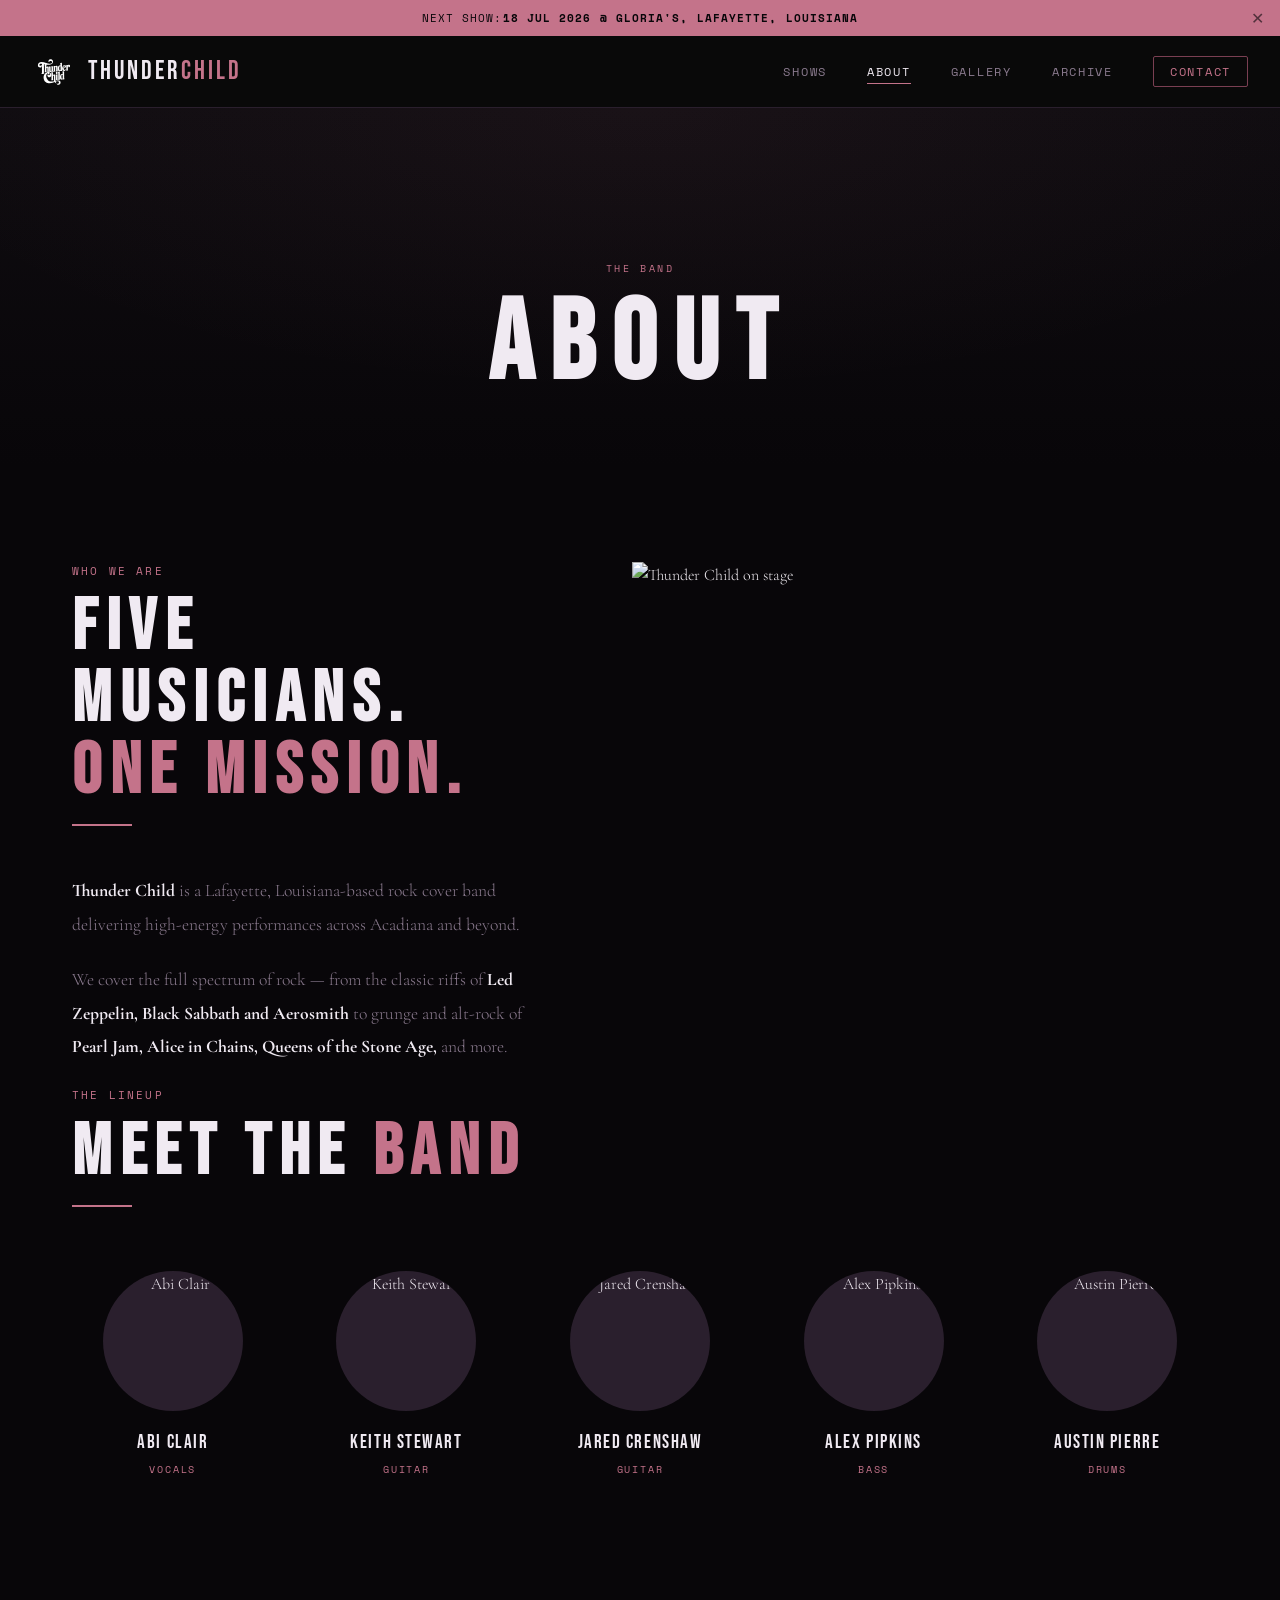
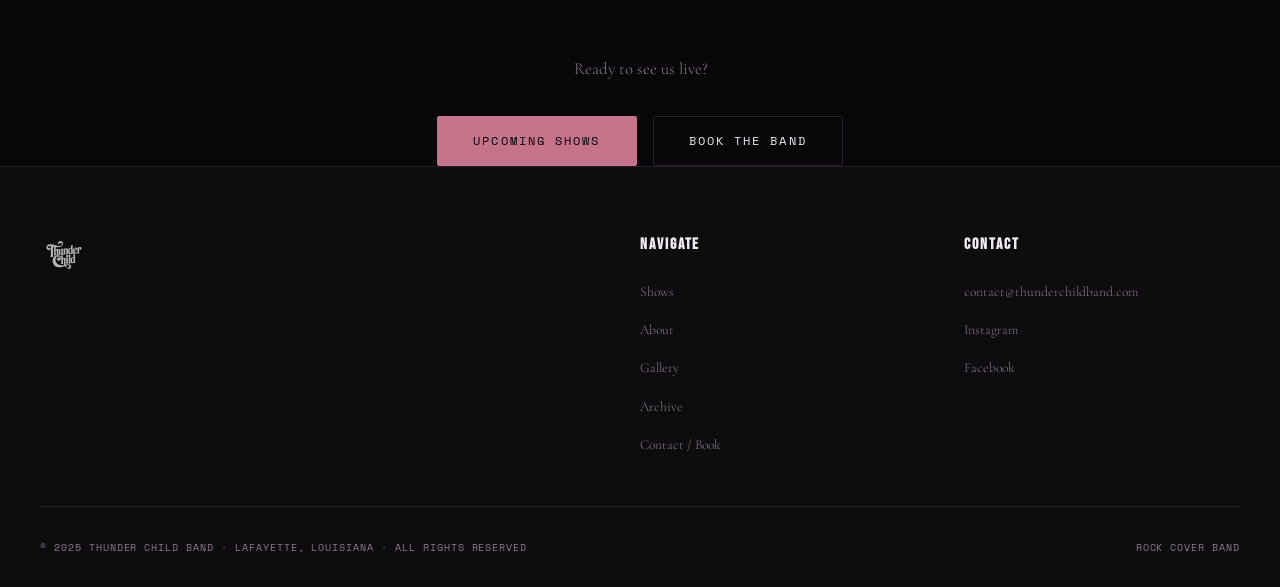
==== commit 132c8cba: "Refactor band bio and footer tagline Removed redundant sentences and updated band description." ====
--- a/about.html
+++ b/about.html
@@ -92,13 +92,10 @@
           <span class="section-line reveal"></span>
           <div class="about-bio">
             <p class="reveal">
-              <strong>Thunder Child</strong> is a Lafayette, Louisiana-based rock cover band delivering high-energy performances across Acadiana and beyond. Named after the iconic Jeff Wayne track, we've been bringing the thunder to bars, festivals, and private events for over a decade.
+              <strong>Thunder Child</strong> is a Lafayette, Louisiana-based rock cover band delivering high-energy performances across Acadiana and beyond.
             </p>
             <p class="reveal">
-              We cover the full spectrum of rock — from the classic riffs of <strong>Led Zeppelin, Deep Purple, and Black Sabbath</strong> to the arena anthems of <strong>Def Leppard, AC/DC, and Van Halen</strong>, plus the grunge and alt-rock of <strong>Pearl Jam, Alice in Chains, Soundgarden,</strong> and more.
-            </p>
-            <p class="reveal">
-              Our shows are loud, tight, and built to make you forget everything but the music. We don't do tracks. We don't do backing tapes. We show up, plug in, and play — and we don't stop until the house lights come on.
+              We cover the full spectrum of rock — from the classic riffs of <strong>Led Zeppelin, Black Sabbath and Aerosmith</strong> to grunge and alt-rock of <strong>Pearl Jam, Alice in Chains, Queens of the Stone Age,</strong> and more.
             </p>
           </div>
 
@@ -109,11 +106,6 @@
             <img src="https://www.thunderchildband.com/images/DSC6484.JPEG"
               alt="Thunder Child on stage" loading="lazy"
               style="width:100%;height:320px;object-fit:cover;">
-          </div>
-          <div class="home-about-img reveal" style="flex:1;">
-            <img src="https://www.thunderchildband.com/images/DSC3171.JPG"
-              alt="Thunder Child performing" loading="lazy"
-              style="width:100%;height:260px;object-fit:cover;">
           </div>
         </div>
       </div>
@@ -181,7 +173,6 @@
     <div class="footer-inner">
       <div>
         <img src="assets/tc-new.svg" alt="Thunder Child" class="footer-brand-logo">
-        <p class="footer-tagline">Rock covers played with passion, volume, and zero apologies. Lafayette, Louisiana.</p>
       </div>
       <div>
         <h4 class="footer-col-title">Navigate</h4>
--- a/style.css
+++ b/style.css
@@ -652,28 +652,26 @@
 .band-members {
   display: grid;
   grid-template-columns: repeat(5, 1fr);
-  gap: 1.5rem;
+  gap: 2rem;
   margin-top: 4rem;
 }
 .member-card {
-  background: var(--charcoal);
-  border: 1px solid var(--border);
-  padding: 1.5rem 1rem;
+  background: transparent;
+  border: none;
+  padding: 0;
   text-align: center;
-  transition: border-color var(--transition);
-}
-.member-card:hover { border-color: var(--gold-dk); }
+  transition: transform var(--transition);
+}
+.member-card:hover { transform: translateY(-4px); }
 .member-photo {
-  width: 100%;
-  aspect-ratio: 1 / 1;
+  width: 140px;
+  height: 140px;
   border-radius: 50%;
+  margin: 0 auto 1rem;
+  overflow: hidden;
+  border: none;
   background: var(--border);
-  margin: 0 auto 1rem;
   display: flex; align-items: center; justify-content: center;
-  font-size: 2rem; color: var(--gold);
-  overflow: hidden;
-  border: 2px solid var(--border);
-  max-width: 160px;
 }
 .member-photo img {
   width: 100%; height: 100%;
@@ -683,15 +681,26 @@
 .member-photo span { font-size: 2.5rem; }
 .member-name {
   font-family: var(--font-display);
-  font-size: 1.1rem; letter-spacing: 0.1em;
-}
-/* Stack to 3 then 2 on smaller screens */
+  font-size: 1.2rem; letter-spacing: 0.08em;
+  color: var(--white);
+  margin-bottom: 0.2rem;
+}
+.member-instrument {
+  font-family: var(--font-mono);
+  font-size: 0.62rem;
+  letter-spacing: 0.18em;
+  text-transform: uppercase;
+  color: var(--gold);
+}
 @media (max-width: 900px) {
   .band-members { grid-template-columns: repeat(3, 1fr); }
 }
 @media (max-width: 500px) {
   .band-members { grid-template-columns: repeat(2, 1fr); }
 }
+
+/* Remove offset border from about page photos */
+.home-about-img::before { display: none; }
 
 /* ============================================================
    CONTACT PAGE
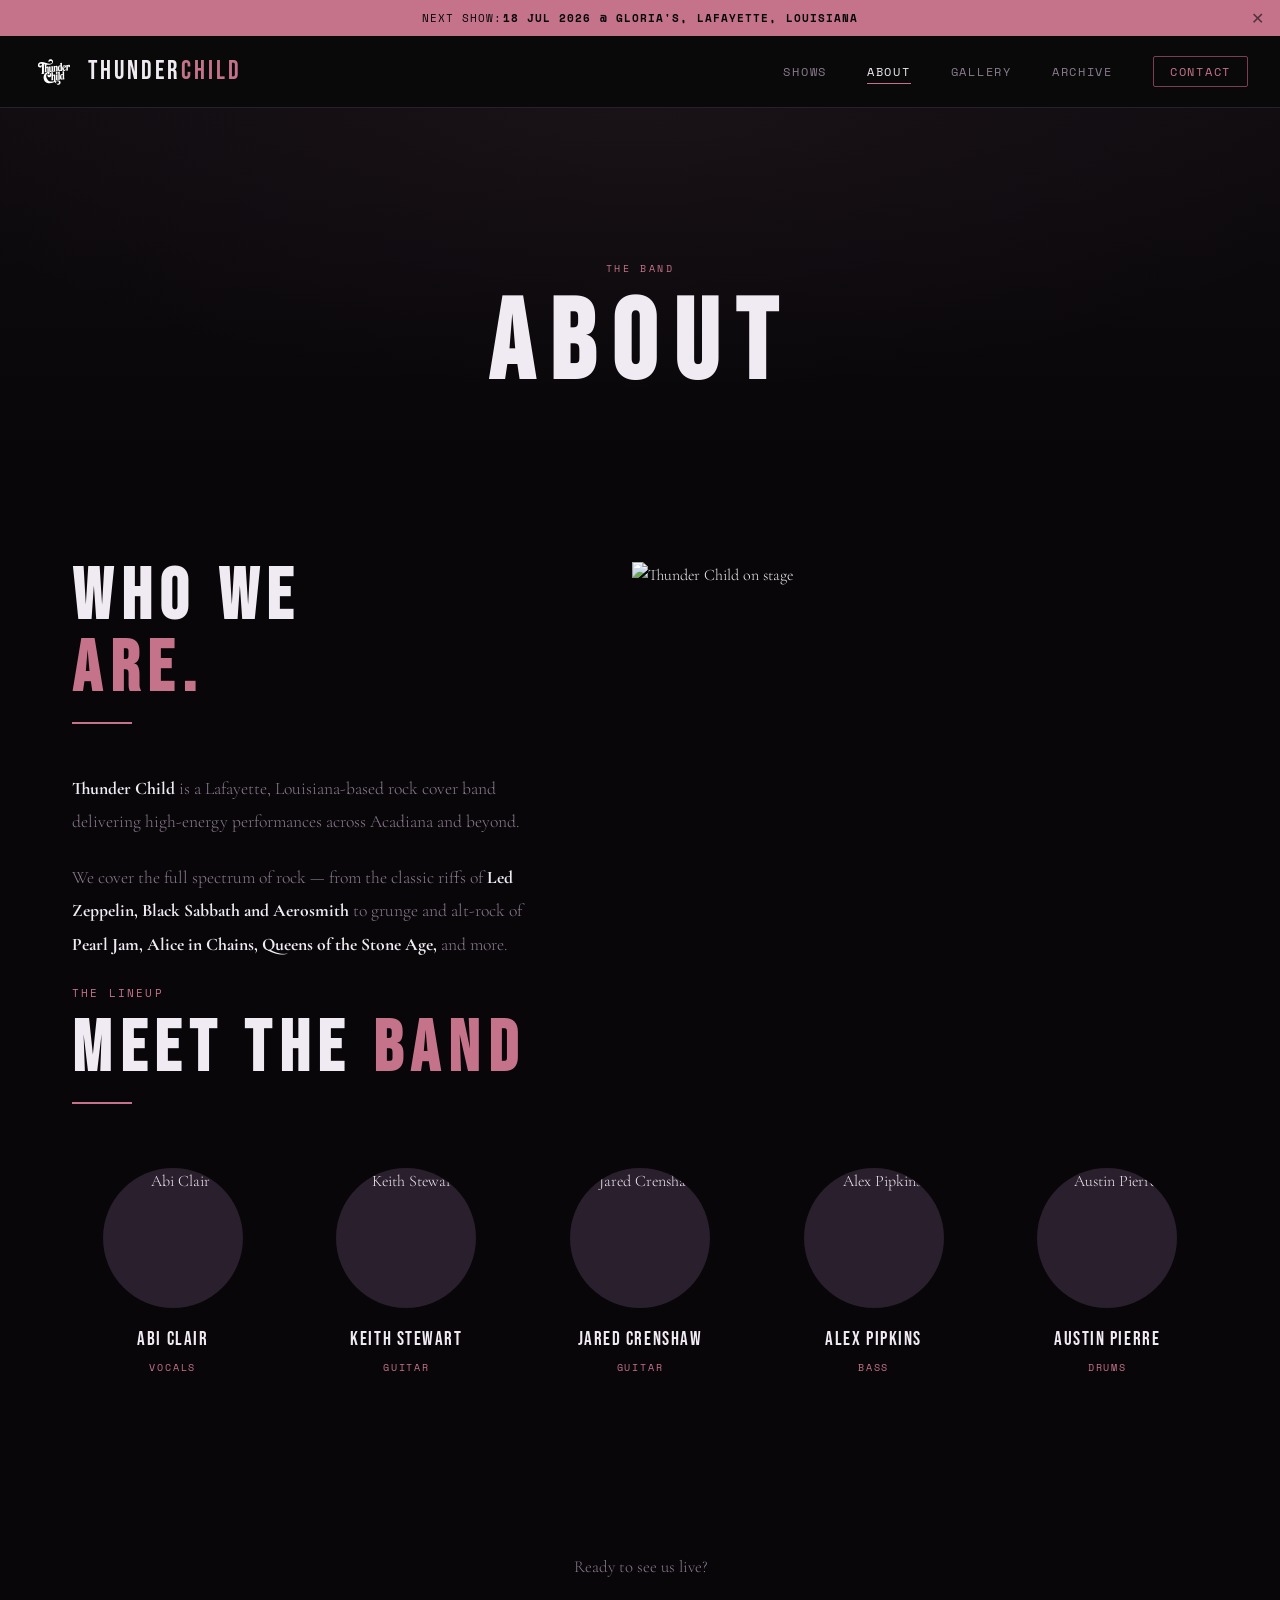
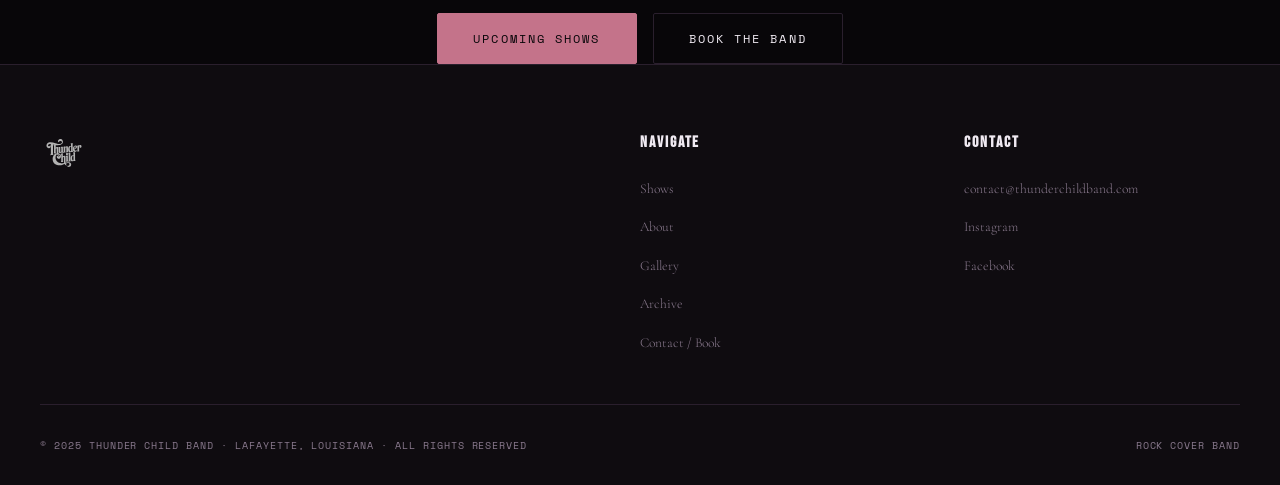
==== commit 29932cc2: "Update section title in about.html" ====
--- a/about.html
+++ b/about.html
@@ -87,8 +87,7 @@
     <div class="section">
       <div class="about-hero">
         <div>
-          <p class="section-subtitle reveal">Who We Are</p>
-          <h2 class="section-title reveal">Five musicians.<br><span>One mission.</span></h2>
+          <h2 class="section-title reveal">Who We<br><span>Are.</span></h2>
           <span class="section-line reveal"></span>
           <div class="about-bio">
             <p class="reveal">
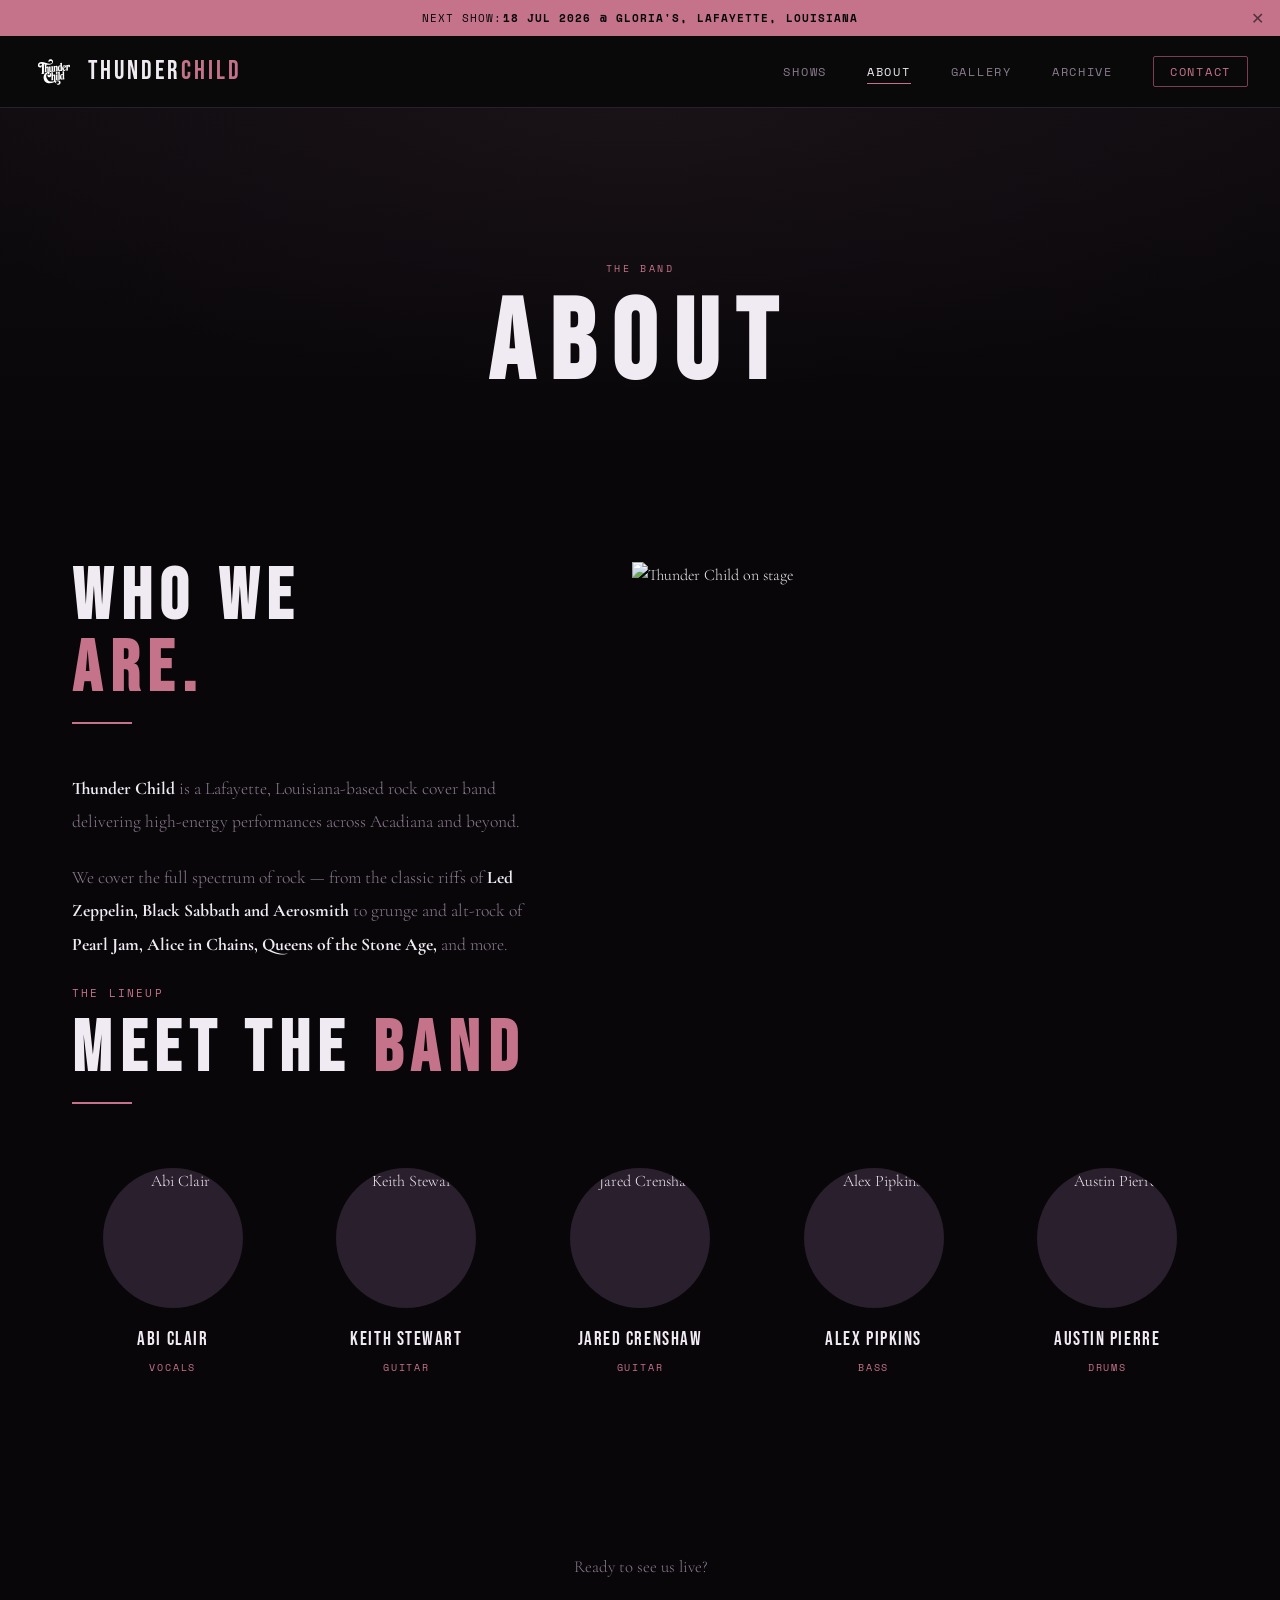
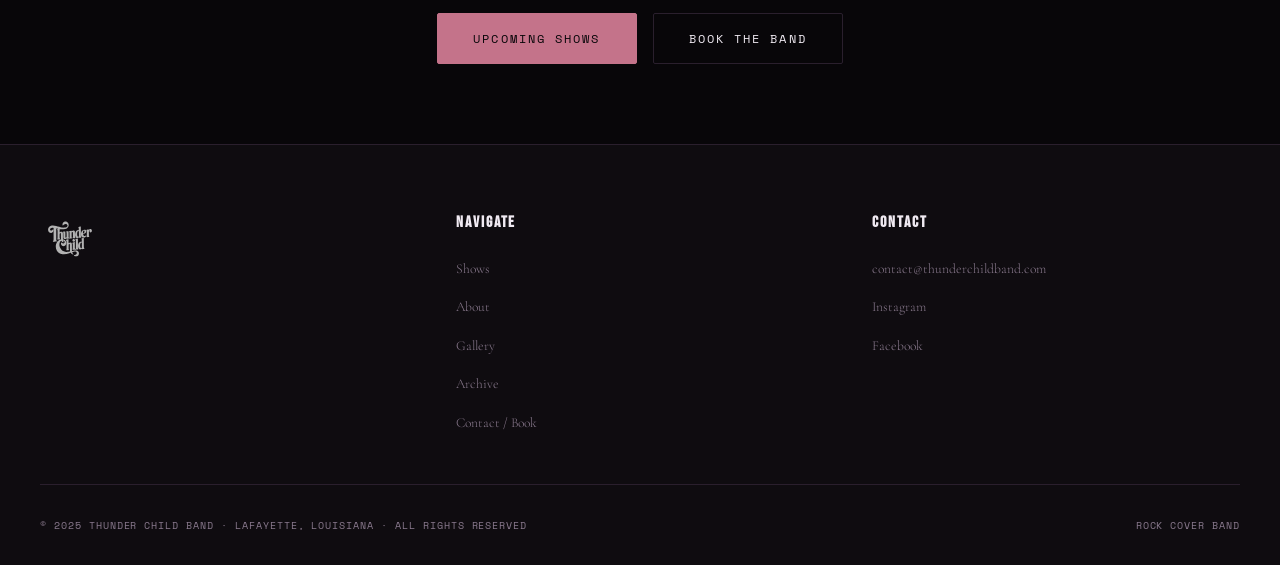
==== commit f6d13449: "Modify CTA div for margin adjustments Adjusted the CTA section for improved spacing." ====
--- a/about.html
+++ b/about.html
@@ -155,14 +155,15 @@
       </div>
       </div>
 
-      <!-- CTA -->
-      <div class="reveal" style="margin-top:5rem;text-align:center;">
+  <!-- CTA -->
+      <div class="reveal" style="margin-top:5rem;margin-bottom:5rem;text-align:center;">
         <p style="color:var(--dim);font-size:1.05rem;margin-bottom:2rem;">Ready to see us live?</p>
         <div style="display:flex;gap:1rem;justify-content:center;flex-wrap:wrap;">
           <a href="shows.html" class="btn btn-gold">Upcoming Shows</a>
           <a href="contact.html" class="btn btn-outline">Book the Band</a>
         </div>
       </div>
+
 
     </div>
   </main>
--- a/style.css
+++ b/style.css
@@ -465,86 +465,90 @@
 .social-link svg { width: 18px; height: 18px; }
 
 /* ============================================================
-   SHOWS PAGE
-   ============================================================ */
-.shows-list { display: flex; flex-direction: column; gap: 1.5px; }
+   SHOWS PAGE — accordion layout
+   ============================================================ */
+.shows-list { display: flex; flex-direction: column; gap: 3px; }
+
 .show-card {
-  display: grid;
-  grid-template-columns: 160px 1fr auto;
-  align-items: center;
-  gap: 2rem;
-  padding: 2rem 2.5rem;
+  display: block;
   background: var(--charcoal);
   border: 1px solid var(--border);
   border-left: 3px solid transparent;
-  transition: all var(--transition);
-  position: relative; overflow: hidden;
-}
-.show-card::after {
-  content: '';
-  position: absolute; inset: 0;
-  background: linear-gradient(90deg, rgba(196,115,138,0.04), transparent);
-  opacity: 0; transition: opacity var(--transition);
-}
-.show-card:hover {
-  border-left-color: var(--gold);
-  transform: translateX(4px);
-}
-.show-card:hover::after { opacity: 1; }
-.show-date-block {
-  text-align: center;
-  border-right: 1px solid var(--border);
-  padding-right: 2rem;
-}
-.show-day {
-  font-family: var(--font-display);
-  font-size: 3.5rem; line-height: 1;
-  color: var(--gold);
-}
-.show-month-year {
-  font-family: var(--font-mono);
-  font-size: 0.65rem; letter-spacing: 0.15em; text-transform: uppercase;
-  color: var(--dim); margin-top: 0.25rem;
-}
-.show-venue { font-family: var(--font-display); font-size: 1.6rem; letter-spacing: 0.05em; }
-.show-location { font-size: 0.9rem; color: var(--dim); font-style: italic; margin-top: 0.2rem; }
-.show-tags { display: flex; flex-wrap: wrap; gap: 0.5rem; margin-top: 0.6rem; }
-.show-tag {
-  font-family: var(--font-mono); font-size: 0.6rem;
+  transition: border-left-color var(--transition);
+}
+.show-card:not(.past):hover { border-left-color: var(--gold-dk); }
+.show-card.open { border-left-color: var(--gold); background: var(--deep); }
+
+.show-card-header {
+  display: flex;
+  align-items: center;
+  gap: 1.5rem;
+  padding: 1.5rem 2rem;
+  cursor: pointer;
+  user-select: none;
+}
+.show-card.past .show-card-header { cursor: default; }
+
+.show-date-block { text-align: center; flex-shrink: 0; width: 70px; }
+.show-day { font-family: var(--font-display); font-size: 2.8rem; line-height: 1; color: var(--gold); }
+.show-month-year { font-family: var(--font-mono); font-size: 0.58rem; letter-spacing: 0.14em; text-transform: uppercase; color: var(--dim); }
+
+.show-divider { width: 1px; height: 48px; background: var(--border); flex-shrink: 0; }
+
+.show-info-col { flex: 1; }
+.show-venue { font-family: var(--font-display); font-size: 1.8rem; letter-spacing: 0.05em; line-height: 1.1; }
+.show-location { font-size: 0.88rem; color: var(--dim); font-style: italic; margin-top: 0.2rem; }
+
+.show-toggle-icon {
+  width: 30px; height: 30px; flex-shrink: 0;
+  border: 1px solid var(--border); border-radius: 50%;
+  display: flex; align-items: center; justify-content: center;
+  color: var(--dim); margin-left: auto;
+  transition: transform 0.3s, border-color 0.3s, color 0.3s;
+}
+.show-card.past .show-toggle-icon { visibility: hidden; }
+
+.show-panel { display: none; }
+.show-card.open .show-panel { display: block; }
+
+.show-panel-inner {
+  border-top: 1px solid var(--border);
+  padding: 2rem;
+  display: flex;
+  gap: 2.5rem;
+  align-items: flex-start;
+}
+.show-panel-flyer { flex-shrink: 0; width: 160px; }
+.show-panel-flyer img { width: 100%; display: block; border: 1px solid var(--border); padding: 6px; background: var(--charcoal); }
+.show-panel-details { flex: 1; }
+.show-detail-row { display: flex; gap: 1rem; margin-bottom: 0.7rem; align-items: baseline; }
+.show-detail-label { font-family: var(--font-mono); font-size: 0.58rem; letter-spacing: 0.15em; text-transform: uppercase; color: var(--gold); white-space: nowrap; min-width: 55px; flex-shrink: 0; }
+.show-detail-value { font-size: 0.95rem; color: var(--white); }
+.show-panel-actions { flex-shrink: 0; display: flex; flex-direction: column; gap: 0.75rem; }
+
+.btn-rsvp {
+  display: inline-block;
+  font-family: var(--font-mono); font-size: 0.68rem;
+  letter-spacing: 0.14em; text-transform: uppercase;
+  padding: 0.75rem 1.5rem;
+  background: var(--gold); color: var(--black);
+  border: 1px solid var(--gold); border-radius: 2px;
+  font-weight: 700; white-space: nowrap;
+  transition: background 0.2s, transform 0.2s;
+}
+.btn-rsvp:hover { background: var(--gold-lt); transform: translateY(-2px); }
+
+.btn-directions {
+  font-family: var(--font-mono); font-size: 0.62rem;
   letter-spacing: 0.12em; text-transform: uppercase;
-  padding: 0.2rem 0.6rem;
-  border: 1px solid var(--border); color: var(--dim); border-radius: 2px;
-}
-.show-flyer {
-  width: 120px; height: 120px; flex-shrink: 0;
-  object-fit: contain;
-  background: var(--charcoal);
-  border: 1px solid var(--border);
-  padding: 6px;
-  transition: transform var(--transition);
-}
-.show-card:hover .show-flyer { transform: scale(1.04); }
-.show-flyer-placeholder {
-  width: 120px; height: 120px; flex-shrink: 0;
-  border: 1px dashed var(--border);
-  display: flex; align-items: center; justify-content: center;
-  font-family: var(--font-mono); font-size: 0.55rem;
-  color: var(--dim); letter-spacing: 0.1em; text-align: center;
-}
-.past-shows-divider {
-  display: flex; align-items: center; gap: 1.5rem;
-  margin: 3rem 0 2rem;
-}
-.past-shows-divider span {
-  font-family: var(--font-mono); font-size: 0.65rem;
-  letter-spacing: 0.2em; text-transform: uppercase; color: var(--dim);
-  white-space: nowrap;
-}
-.past-shows-divider::before, .past-shows-divider::after {
-  content: ''; flex: 1; height: 1px; background: var(--border);
-}
-.show-card.past { opacity: 0.55; }
-.show-card.past:hover { opacity: 0.8; }
+  color: var(--dim); text-decoration: underline; text-underline-offset: 3px;
+}
+.btn-directions:hover { color: var(--gold); }
+
+.past-shows-divider { display: flex; align-items: center; gap: 1.5rem; margin: 3rem 0 1.5rem; }
+.past-shows-divider span { font-family: var(--font-mono); font-size: 0.65rem; letter-spacing: 0.2em; text-transform: uppercase; color: var(--dim); white-space: nowrap; }
+.past-shows-divider::before, .past-shows-divider::after { content: ''; flex: 1; height: 1px; background: var(--border); }
+.show-card.past { opacity: 0.5; }
 
 /* ============================================================
    ARCHIVE PAGE
@@ -756,12 +760,19 @@
 }
 .footer-inner {
   max-width: var(--max-w); margin: 0 auto;
-  display: grid; grid-template-columns: 2fr 1fr 1fr;
+  display: grid; grid-template-columns: 1fr 1fr 1fr;
   gap: 3rem; margin-bottom: 3rem;
+  align-items: start;
+}
+.footer-brand-col {
+  display: flex;
+  flex-direction: column;
+  align-items: center;
+  text-align: center;
 }
 .footer-brand-logo {
-  height: 48px; filter: invert(1) brightness(0.7);
-  margin-bottom: 1rem;
+  height: 60px; filter: invert(1) brightness(0.7);
+  margin-bottom: 0;
 }
 .footer-tagline {
   font-size: 0.9rem; color: var(--dim);
@@ -842,17 +853,22 @@
   .about-hero { grid-template-columns: 1fr; }
   .contact-layout { grid-template-columns: 1fr; }
   .footer-inner { grid-template-columns: 1fr 1fr; }
-  .show-card { grid-template-columns: 100px 1fr; gap: 1rem; }
-  .show-card > .show-flyer, .show-card > .show-flyer-placeholder { width: 80px; height: 80px; }
   .gallery-masonry { columns: 2; }
 }
 @media (max-width: 600px) {
   :root { --nav-h: 60px; }
   .hero-title { font-size: clamp(3rem, 16vw, 6rem); }
-  .show-card { grid-template-columns: 1fr; gap: 1rem; }
-  .show-date-block { border-right: none; border-bottom: 1px solid var(--border); padding-right: 0; padding-bottom: 1rem; }
-  .next-show-teaser { gap: 1.5rem; padding: 1.5rem; }
   .gallery-masonry { columns: 1; }
   .footer-inner { grid-template-columns: 1fr; }
   .archive-grid { grid-template-columns: 1fr; }
-}
+  /* Shows accordion mobile */
+  .show-card-header { gap: 1rem; padding: 1.2rem; }
+  .show-venue { font-size: 1.3rem; }
+  .show-panel-inner { flex-direction: column; gap: 1.5rem; padding: 1.2rem; }
+  .show-panel-flyer { width: 120px; }
+  .show-panel-actions { flex-direction: row; flex-wrap: wrap; }
+
+}
+
+/* Shows page — cards must always be visible, never affected by reveal */
+.show-card, .show-card * { opacity: 1 !important; transform: none !important; }
